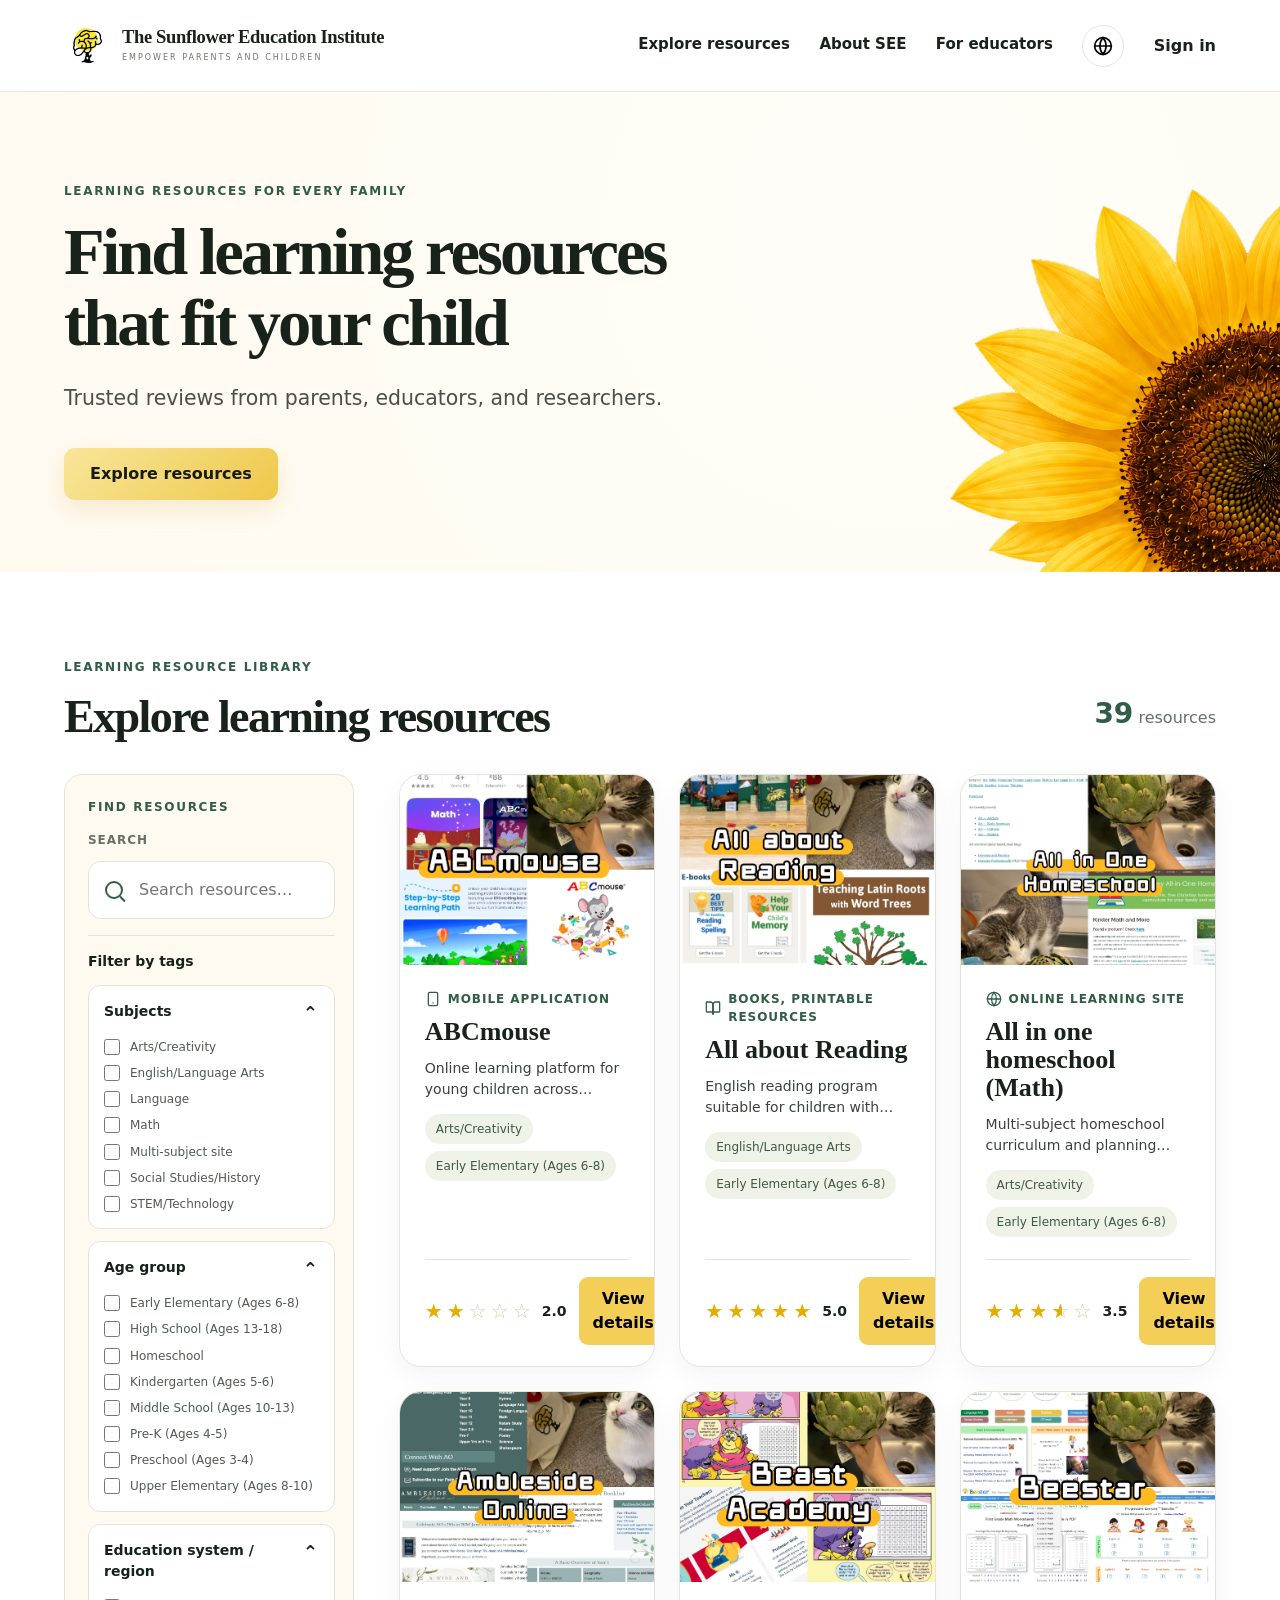
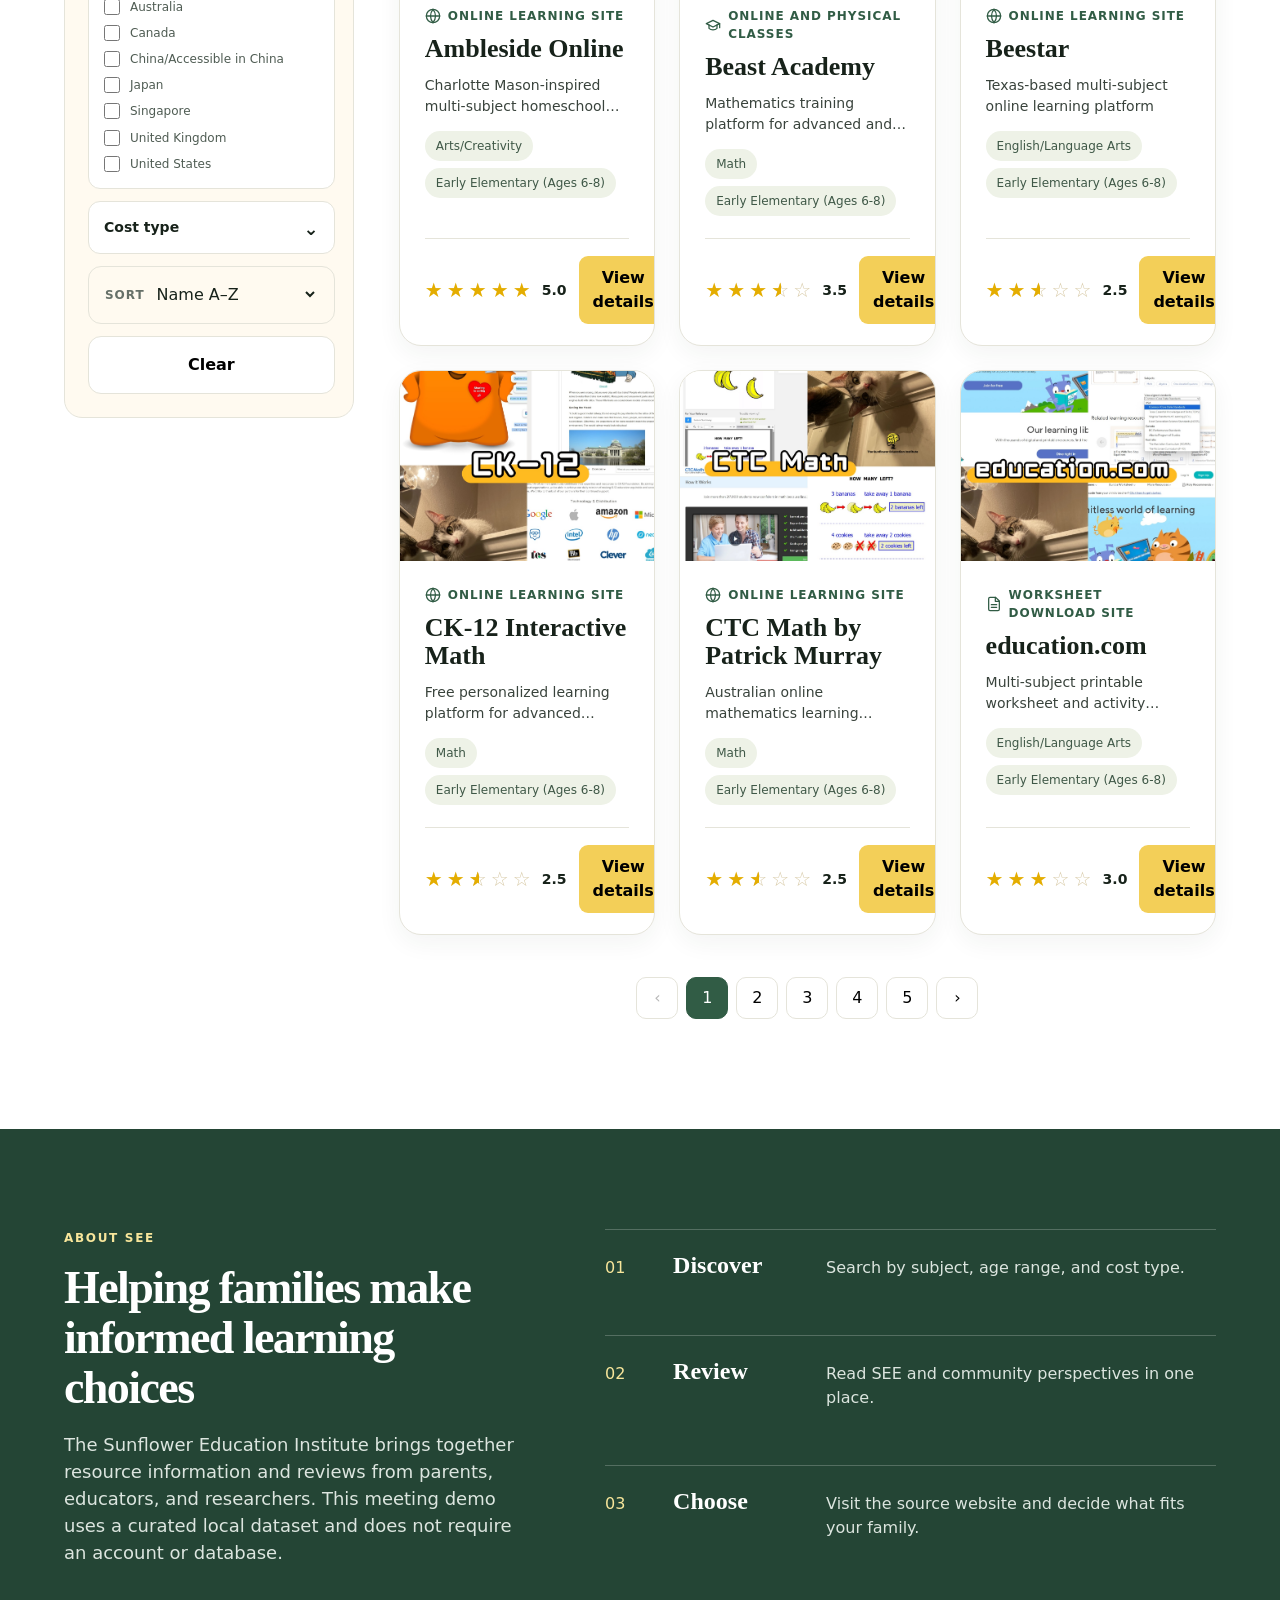
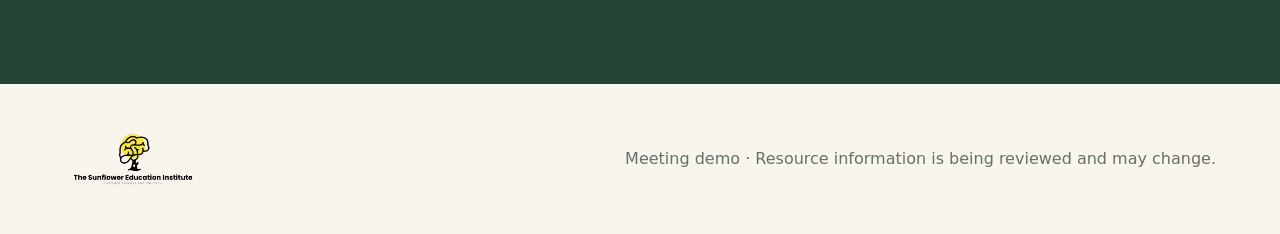
==== index.html @ 4b9010c1 "Refine resource cards and site icons" ====
<!doctype html>
<html lang="en">
  <head>
    <meta charset="UTF-8" />
    <meta name="viewport" content="width=device-width, initial-scale=1.0" />
    <meta name="description" content="Explore learning resources reviewed by parents, educators, and SEE researchers." />
    <title>SEE Learning Resources</title>
    <link rel="icon" type="image/png" href="assets/brand/see-logo-symbol.png" />
    <link rel="apple-touch-icon" href="assets/brand/see-logo-symbol.png" />
    <link rel="stylesheet" href="styles.css" />
  </head>
  <body>
    <a class="skip-link" href="#resources">Skip to resources</a>
    <header class="site-header">
      <a class="brand" href="#top" aria-label="SEE home">
        <img class="brand-symbol" src="assets/brand/see-logo-symbol.png" alt="" />
        <span class="brand-words">
          <strong>The Sunflower Education Institute</strong>
          <small>Empower parents and children</small>
        </span>
      </a>
      <button class="menu-toggle" type="button" aria-label="Open menu" aria-expanded="false"><span></span><span></span><span></span></button>
      <nav class="main-nav" aria-label="Main navigation">
        <a href="#resources" data-i18n="navExplore">Explore resources</a>
        <a href="#about" data-i18n="navAbout">About SEE</a>
        <a href="#for-educators" data-i18n="navEducators">For educators</a>
        <button class="language-button" type="button" aria-label="Choose language" aria-haspopup="true" aria-expanded="false">
          <svg class="lucide-icon" aria-hidden="true" viewBox="0 0 24 24" fill="none" stroke="currentColor" stroke-width="2" stroke-linecap="round" stroke-linejoin="round">
            <circle cx="12" cy="12" r="10"></circle>
            <path d="M2 12h20"></path>
            <path d="M12 2a15.3 15.3 0 0 1 0 20"></path>
            <path d="M12 2a15.3 15.3 0 0 0 0 20"></path>
          </svg>
        </button>
        <div class="language-menu" role="menu">
          <button type="button" data-language="en" role="menuitem">English</button>
          <button type="button" data-language="zh" role="menuitem">中文</button>
        </div>
        <button class="sign-in" type="button" data-i18n="signIn">Sign in</button>
      </nav>
    </header>

    <main id="top">
      <section class="hero">
        <div class="hero-copy">
          <p class="eyebrow" data-i18n="eyebrow">Learning resources for every family</p>
          <h1 data-i18n="heroTitle">Find learning resources that fit your child</h1>
          <p class="hero-description" data-i18n="heroDescription">Trusted reviews from parents, educators, and researchers.</p>
          <a class="primary-button" href="#resources" data-i18n="heroCta">Explore resources</a>
        </div>
        <div class="hero-art" aria-hidden="true">
          <img class="sunflower" src="assets/brand/sunflower-hero.png" alt="A golden sunflower" />
        </div>
      </section>

      <section class="resource-section" id="resources">
        <div class="section-heading">
          <div>
            <p class="eyebrow" data-i18n="libraryEyebrow">Learning resource library</p>
            <h2 data-i18n="libraryTitle">Explore learning resources</h2>
          </div>
          <p class="result-count" aria-live="polite"><strong id="result-count">39</strong> <span data-i18n="resources">resources</span></p>
        </div>

        <button id="filter-toggle" class="filter-toggle" type="button" aria-expanded="false" data-i18n="showFilters">Show search and filters</button>
        <div class="resource-layout">
          <aside class="filter-sidebar" aria-label="Resource filters">
            <div class="filter-sidebar-heading">
              <p class="eyebrow" data-i18n="findResources">Find resources</p>
              <button id="filter-close" type="button" aria-label="Close filters">×</button>
            </div>
            <div class="filters">
              <label class="filter-label" for="search-input" data-i18n="searchShort">Search</label>
              <label class="search-box">
                <span class="search-icon" aria-hidden="true"></span>
                <span class="visually-hidden" data-i18n="searchLabel">Search learning resources</span>
                <input id="search-input" type="search" data-i18n-placeholder="searchPlaceholder" placeholder="Search learning resources" />
              </label>
              <div class="filter-divider"></div>
              <p class="filter-by-title" data-i18n="filterByTags">Filter by tags</p>
              <details class="filter-group" open>
                <summary data-i18n="subjectsGroup">Subjects</summary>
                <div id="subject-filter" class="checkbox-list"></div>
              </details>
              <details class="filter-group" open>
                <summary data-i18n="ageGroupsGroup">Age group</summary>
                <div id="age-filter" class="checkbox-list"></div>
              </details>
              <details class="filter-group" open>
                <summary data-i18n="systemsGroup">Education system / region</summary>
                <div id="region-filter" class="checkbox-list"></div>
              </details>
              <details class="filter-group">
                <summary data-i18n="costTypesGroup">Cost type</summary>
                <div id="cost-filter" class="checkbox-list"></div>
              </details>
              <label class="select-wrap sort-wrap">
                <span data-i18n="sort">Sort</span>
                <select id="sort-filter" aria-label="Sort resources"></select>
              </label>
              <button id="clear-filters" class="clear-button" type="button" data-i18n="clear">Clear filters</button>
            </div>
          </aside>

          <div class="resource-results">
            <div id="active-filter-note" class="active-filter-note" hidden></div>
            <div id="resource-grid" class="resource-grid"></div>
            <div id="empty-state" class="empty-state" hidden>
              <h3 data-i18n="emptyTitle">No matching resources</h3>
              <p data-i18n="emptyBody">Try removing a filter or using a different search term.</p>
            </div>
            <nav id="pagination" class="pagination" aria-label="Resource pages"></nav>
          </div>
        </div>
      </section>

      <section class="about-section" id="about">
        <div class="about-card">
          <p class="eyebrow" data-i18n="aboutEyebrow">About SEE</p>
          <h2 data-i18n="aboutTitle">Helping families make informed learning choices</h2>
          <p data-i18n="aboutBody">The Sunflower Education Institute brings together resource information and reviews from parents, educators, and researchers. This meeting demo uses a curated local dataset and does not require an account or database.</p>
        </div>
        <div class="about-points" id="for-educators">
          <article><span>01</span><h3 data-i18n="pointOneTitle">Discover</h3><p data-i18n="pointOneBody">Search by subject, age range, and cost type.</p></article>
          <article><span>02</span><h3 data-i18n="pointTwoTitle">Review</h3><p data-i18n="pointTwoBody">Read SEE and community perspectives in one place.</p></article>
          <article><span>03</span><h3 data-i18n="pointThreeTitle">Choose</h3><p data-i18n="pointThreeBody">Visit the source website and decide what fits your family.</p></article>
        </div>
      </section>
    </main>

    <footer>
      <img src="assets/brand/see-logo.png" alt="The Sunflower Education Institute" />
      <p data-i18n="footerText">Meeting demo · Resource information is being reviewed and may change.</p>
    </footer>

    <dialog id="resource-dialog" class="resource-dialog">
      <button class="dialog-close" type="button" aria-label="Close">×</button>
      <div id="dialog-content"></div>
    </dialog>

    <dialog id="signin-dialog" class="signin-dialog">
      <button class="dialog-close" type="button" aria-label="Close">×</button>
      <p class="eyebrow">Demo</p>
      <h2 data-i18n="signinTitle">Account features are coming later</h2>
      <p data-i18n="signinBody">The meeting version does not create accounts or store passwords.</p>
      <button class="primary-button dialog-action" type="button" data-close-dialog data-i18n="understood">Understood</button>
    </dialog>

    <script src="data/resources.js"></script>
    <script src="data/reviews.js"></script>
    <script src="app.js"></script>
  </body>
</html>
---- styles.css ----
:root {
  --ink: #17221a;
  --muted: #667068;
  --forest: #315c45;
  --forest-dark: #244535;
  --sage: #eef2e7;
  --sage-strong: #dfe9d7;
  --sun: #efc84a;
  --sun-light: #f8e69b;
  --cream: #fffaf0;
  --cream-deep: #f7f0df;
  --line: #e5e4da;
  --taupe: #d8cba9;
  --white: #ffffff;
  --shadow: 0 16px 45px rgba(43, 58, 46, 0.08);
  --radius: 22px;
}

* { box-sizing: border-box; }
html { scroll-behavior: smooth; }
body {
  margin: 0;
  color: var(--ink);
  background: #fff;
  font-family: Inter, ui-sans-serif, system-ui, -apple-system, BlinkMacSystemFont, "Segoe UI", sans-serif;
  line-height: 1.5;
}
button, input, select { font: inherit; }
button, a { -webkit-tap-highlight-color: transparent; }
a { color: inherit; }
.skip-link { position: fixed; z-index: 1000; top: 8px; left: 8px; transform: translateY(-150%); background: var(--forest); color: white; padding: 10px 14px; border-radius: 8px; }
.skip-link:focus { transform: translateY(0); }
.visually-hidden { position: absolute !important; width: 1px; height: 1px; padding: 0; margin: -1px; overflow: hidden; clip: rect(0,0,0,0); white-space: nowrap; border: 0; }

.site-header {
  height: 92px;
  padding: 13px clamp(22px, 5vw, 76px);
  display: flex;
  align-items: center;
  justify-content: space-between;
  background: rgba(255,255,255,.96);
  border-bottom: 1px solid rgba(229,228,218,.8);
  position: sticky;
  top: 0;
  z-index: 50;
  backdrop-filter: blur(14px);
}
.brand { display: flex; align-items: center; gap: 11px; text-decoration: none; min-width: 285px; }
.brand-symbol { width: 47px; height: 54px; object-fit: contain; flex: 0 0 auto; }
.brand-words { display: flex; flex-direction: column; min-width: 0; }
.brand-words strong { font-family: Georgia, "Times New Roman", serif; font-size: clamp(17px, 1.45vw, 22px); line-height: 1.05; letter-spacing: -.02em; white-space: nowrap; }
.brand-words small { margin-top: 6px; color: #76746f; text-transform: uppercase; font-size: 8px; letter-spacing: .25em; white-space: nowrap; }
.main-nav { display: flex; align-items: center; gap: clamp(18px, 2.3vw, 38px); position: relative; }
.main-nav > a { text-decoration: none; font-size: 15px; font-weight: 600; padding: 12px 0; border-bottom: 2px solid transparent; }
.main-nav > a:hover, .main-nav > a:focus { color: var(--forest); border-color: var(--forest); }
.sign-in { border: 0; background: transparent; color: var(--ink); padding: 10px 0; cursor: pointer; font-weight: 600; }
.language-button { width: 42px; height: 42px; border-radius: 50%; border: 1px solid var(--line); background: white; display: grid; place-items: center; cursor: pointer; }
.language-button:hover, .language-button:focus { background: var(--sage); border-color: var(--forest); }
.lucide-icon { width: 20px; height: 20px; display: block; }
.language-menu { display: none; position: absolute; right: 58px; top: 50px; min-width: 140px; padding: 7px; border: 1px solid var(--line); background: white; border-radius: 12px; box-shadow: var(--shadow); }
.language-menu.open { display: grid; }
.language-menu button { border: 0; background: transparent; text-align: left; padding: 10px 12px; border-radius: 8px; cursor: pointer; }
.language-menu button:hover, .language-menu button.active { background: var(--sage); color: var(--forest-dark); }
.menu-toggle { display: none; width: 42px; height: 42px; border: 1px solid var(--line); background: white; border-radius: 10px; padding: 10px; }
.menu-toggle span { display: block; height: 2px; background: var(--ink); margin: 4px 0; }

.hero { min-height: 480px; display: grid; grid-template-columns: minmax(0, 1.12fr) minmax(420px, .88fr); overflow: hidden; background: radial-gradient(circle at 70% 30%, #fffdf8, var(--cream)); }
.hero-copy { padding: clamp(72px, 7vw, 110px) 40px 72px max(5vw, 40px); max-width: 850px; align-self: center; }
.eyebrow { color: var(--forest); text-transform: uppercase; letter-spacing: .14em; font-weight: 800; font-size: 12px; margin: 0 0 16px; }
h1, h2, h3 { font-family: Georgia, "Times New Roman", serif; line-height: 1.08; margin-top: 0; }
h1 { font-size: clamp(48px, 5.2vw, 78px); letter-spacing: -.045em; margin-bottom: 24px; max-width: 820px; }
.hero-description { font-size: clamp(18px, 1.6vw, 23px); color: #485149; margin: 0 0 34px; }
.primary-button { display: inline-flex; align-items: center; justify-content: center; min-height: 52px; padding: 0 26px; border: 0; border-radius: 11px; background: linear-gradient(135deg, var(--sun-light), var(--sun)); color: #181b14; font-weight: 800; text-decoration: none; box-shadow: 0 9px 25px rgba(202,159,33,.18); cursor: pointer; }
.primary-button:hover, .primary-button:focus { transform: translateY(-1px); box-shadow: 0 12px 28px rgba(202,159,33,.25); }
.hero-art { position: relative; min-height: 480px; overflow: hidden; }
.sunflower { position: absolute; z-index: 2; width: 100%; height: 100%; right: 0; top: 0; object-fit: contain; object-position: right bottom; }

.resource-section { max-width: 1440px; margin: 0 auto; padding: 86px clamp(22px, 5vw, 76px) 110px; }
.section-heading { display: flex; justify-content: space-between; align-items: end; gap: 24px; margin-bottom: 32px; }
.section-heading h2, .about-section h2 { font-size: clamp(36px, 3.6vw, 54px); letter-spacing: -.035em; margin-bottom: 0; }
.result-count { margin: 0 0 7px; color: var(--muted); white-space: nowrap; }
.result-count strong { color: var(--forest); font-size: 28px; }
.resource-layout { display: grid; grid-template-columns: 290px minmax(0, 1fr); gap: clamp(26px, 3.5vw, 50px); align-items: start; }
.filter-sidebar { position: sticky; top: 116px; border: 1px solid var(--line); border-radius: 18px; background: var(--cream); padding: 23px; }
.filter-sidebar-heading { display: flex; align-items: center; justify-content: space-between; margin-bottom: 15px; }
.filter-sidebar-heading .eyebrow { margin: 0; }
.filter-sidebar-heading button { display: none; border: 0; background: transparent; font-size: 28px; cursor: pointer; }
.filters { display: grid; grid-template-columns: 1fr; gap: 12px; }
.filter-label { color: var(--muted); font-size: 12px; font-weight: 700; text-transform: uppercase; letter-spacing: .08em; }
.filter-divider { height: 1px; background: var(--line); margin: 4px 0 3px; }
.filter-by-title { margin: 0 0 1px; font-weight: 800; font-size: 14px; }
.filter-group { border: 1px solid var(--line); border-radius: 12px; background: white; overflow: hidden; }
.filter-group summary { position: relative; padding: 15px 38px 15px 15px; cursor: pointer; list-style: none; font-size: 14px; font-weight: 800; }
.filter-group summary::-webkit-details-marker { display: none; }
.filter-group summary::after { content: "⌄"; position: absolute; right: 15px; top: 13px; font-size: 18px; transition: transform .18s; }
.filter-group[open] summary::after { transform: rotate(180deg); }
.checkbox-list { display: grid; gap: 10px; padding: 2px 15px 16px; }
.check-option { display: grid; grid-template-columns: 17px 1fr; align-items: start; gap: 9px; color: #4f5c53; font-size: 12px; line-height: 1.35; cursor: pointer; }
.check-option input { width: 16px; height: 16px; margin: 0; accent-color: var(--forest); }
.filter-toggle { display: none; width: 100%; min-height: 50px; margin: 0 0 22px; border: 1px solid var(--forest); border-radius: 11px; background: var(--sage); color: var(--forest-dark); font-weight: 800; cursor: pointer; }
.search-box, .select-wrap { min-height: 58px; border: 1px solid var(--line); border-radius: 13px; background: white; display: flex; align-items: center; padding: 0 16px; transition: border-color .2s, box-shadow .2s; }
.search-box:focus-within, .select-wrap:focus-within { border-color: var(--forest); box-shadow: 0 0 0 3px rgba(49,92,69,.1); }
.search-box input { width: 100%; min-width: 0; border: 0; outline: 0; padding: 8px 0 8px 34px; background: transparent; }
.search-icon { position: absolute; width: 18px; height: 18px; border: 2px solid var(--forest); border-radius: 50%; }
.search-icon::after { content: ""; position: absolute; width: 7px; border-top: 2px solid var(--forest); transform: rotate(45deg); right: -5px; bottom: -3px; }
.select-wrap { background: var(--cream); gap: 8px; }
.select-wrap span { color: var(--muted); font-size: 12px; font-weight: 700; text-transform: uppercase; letter-spacing: .08em; }
.select-wrap select { min-width: 0; flex: 1; border: 0; outline: 0; background: transparent; color: var(--ink); cursor: pointer; }
.clear-button { min-height: 58px; padding: 0 18px; border-radius: 13px; border: 1px solid var(--line); background: white; cursor: pointer; font-weight: 700; }
.clear-button:hover { background: var(--sage); }
.active-filter-note { margin: 0 0 20px; color: var(--muted); font-size: 14px; }
.resource-grid { display: grid; grid-template-columns: repeat(3, minmax(0, 1fr)); gap: 24px; }
.resource-card { min-width: 0; border: 1px solid var(--line); border-radius: var(--radius); overflow: hidden; background: white; box-shadow: 0 8px 25px rgba(35,51,40,.055); display: flex; flex-direction: column; transition: transform .2s, box-shadow .2s, border-color .2s; }
.resource-card:hover { transform: translateY(-4px); box-shadow: var(--shadow); border-color: #d2d9cd; }
.resource-image { height: 190px; background: linear-gradient(140deg, #fbf7ec, #f1f3e9); display: grid; place-items: center; position: relative; overflow: hidden; }
.resource-image::before { content: ""; width: 54px; height: 44px; border: 2px solid #d7d0be; border-radius: 9px; opacity: .8; }
.resource-image::after { content: ""; position: absolute; width: 28px; height: 22px; border-left: 2px solid #d7d0be; border-top: 2px solid #d7d0be; transform: rotate(45deg); margin-top: 10px; }
.resource-image img { width: 100%; height: 100%; object-fit: cover; position: absolute; z-index: 2; }
.resource-body { padding: 25px 25px 21px; display: flex; flex-direction: column; flex: 1; }
.resource-type { color: var(--forest); font-size: 12px; font-weight: 800; text-transform: uppercase; letter-spacing: .08em; margin-bottom: 10px; display: flex; align-items: center; gap: 7px; }
.resource-type-icon { width: 16px; height: 16px; flex: 0 0 auto; stroke-width: 1.9; }
.resource-card h3 { font-size: 26px; margin-bottom: 12px; }
.resource-summary { color: #39433c; font-size: 14px; line-height: 1.5; margin: 0 0 14px; min-height: 42px; display: -webkit-box; -webkit-line-clamp: 2; -webkit-box-orient: vertical; overflow: hidden; }
.tag-row { display: flex; flex-wrap: wrap; gap: 7px; margin-bottom: 22px; }
.tag { background: var(--sage); color: #3f5847; border-radius: 999px; padding: 6px 11px; font-size: 12px; }
.card-footer { margin-top: auto; border-top: 1px solid var(--line); padding-top: 17px; display: flex; align-items: center; justify-content: space-between; gap: 12px; }
.rating { display: inline-flex; align-items: center; gap: 9px; font-weight: 800; }
.star-meter { display: inline-flex; align-items: center; gap: 2px; color: #d8cba9; font-size: 20px; line-height: 1; }
.score-star { position: relative; display: inline-block; width: 1em; height: 1em; color: #d8cba9; }
.score-star.full { color: #e4ad00; }
.score-star.half::before { content: "★"; position: absolute; inset: 0; width: 50%; overflow: hidden; color: #e4ad00; }
.rating-value { min-width: 2ch; color: var(--ink); font-size: 14px; font-variant-numeric: tabular-nums; }
.details-button { border: 0; background: #f3cf58; border-radius: 9px; padding: 10px 14px; cursor: pointer; font-weight: 800; }
.details-button:hover { background: #e7bd37; }
.empty-state { padding: 70px 20px; text-align: center; border: 1px dashed var(--line); border-radius: var(--radius); background: var(--cream); }
.empty-state h3 { font-size: 28px; margin-bottom: 8px; }
.pagination { display: flex; justify-content: center; align-items: center; gap: 8px; margin-top: 42px; flex-wrap: wrap; }
.page-button { min-width: 42px; height: 42px; border-radius: 10px; border: 1px solid var(--line); background: white; cursor: pointer; }
.page-button:hover, .page-button.active { color: white; background: var(--forest); border-color: var(--forest); }

.about-section { background: var(--forest-dark); color: white; padding: 100px max(5vw, 40px); display: grid; grid-template-columns: .85fr 1.15fr; gap: clamp(50px, 7vw, 110px); }
.about-section .eyebrow { color: var(--sun-light); }
.about-card p:last-child { color: #dce5df; font-size: 18px; max-width: 650px; }
.about-points { display: grid; gap: 12px; }
.about-points article { display: grid; grid-template-columns: 50px 135px 1fr; gap: 18px; align-items: baseline; border-top: 1px solid rgba(255,255,255,.22); padding: 23px 0; }
.about-points span { color: var(--sun-light); }
.about-points h3 { margin: 0; font-size: 24px; }
.about-points p { margin: 0; color: #dce5df; }
footer { min-height: 150px; display: flex; align-items: center; justify-content: space-between; gap: 30px; padding: 32px max(5vw, 40px); background: #f8f5ed; color: var(--muted); }
footer img { width: 245px; height: 70px; object-fit: contain; object-position: left center; }

dialog { border: 0; border-radius: 22px; padding: 0; box-shadow: 0 25px 80px rgba(20,33,23,.28); color: var(--ink); }
dialog::backdrop { background: rgba(21,31,24,.62); backdrop-filter: blur(3px); }
.resource-dialog { width: min(760px, calc(100% - 28px)); max-height: calc(100vh - 28px); overflow: auto; }
.signin-dialog { width: min(480px, calc(100% - 28px)); padding: 42px; }
.dialog-close { position: sticky; float: right; top: 14px; right: 14px; z-index: 3; width: 38px; height: 38px; border-radius: 50%; border: 1px solid var(--line); background: rgba(255,255,255,.94); cursor: pointer; font-size: 24px; }
.dialog-hero { padding: 48px 42px 34px; background: var(--cream); }
.dialog-hero h2 { font-size: 42px; margin-bottom: 12px; }
.dialog-summary { max-width: 590px; margin: 0 0 18px; color: #4c584f; font-size: 17px; line-height: 1.55; }
.dialog-main { padding: 34px 42px 44px; }
.detail-grid { display: grid; grid-template-columns: repeat(2, 1fr); gap: 12px; margin-bottom: 26px; }
.detail-item { background: #f7f8f4; border-radius: 12px; padding: 14px; }
.detail-item span { display: block; color: var(--muted); font-size: 12px; text-transform: uppercase; letter-spacing: .08em; margin-bottom: 4px; }
.review-block { border-top: 1px solid var(--line); padding-top: 22px; margin-top: 22px; }
.description-block { border-top: 1px solid var(--line); padding-top: 22px; margin-top: 22px; }
.description-block h3 { font-size: 25px; margin-bottom: 12px; }
.description-block p { margin: 0; color: #3f4741; line-height: 1.75; white-space: pre-line; }
.review-block h3 { font-size: 25px; }
.review { background: var(--cream); padding: 17px; border-radius: 12px; margin-top: 12px; }
.review-head { display: flex; justify-content: space-between; gap: 10px; font-weight: 700; margin-bottom: 8px; }
.review p { margin: 0; color: #3f4741; white-space: pre-line; }
.source-link { margin-top: 26px; width: 100%; }
.secondary-source-link { display: block; margin-top: 14px; text-align: center; color: var(--forest); font-weight: 800; }
.dialog-action { margin-top: 18px; }

@media (max-width: 1050px) {
  .site-header { height: 80px; }
  .menu-toggle { display: block; }
  .main-nav { display: none; position: absolute; top: 79px; left: 0; right: 0; background: white; padding: 18px 24px 26px; border-bottom: 1px solid var(--line); box-shadow: var(--shadow); flex-direction: column; align-items: stretch; gap: 2px; }
  .main-nav.open { display: flex; }
  .language-menu { position: static; box-shadow: none; margin-top: 5px; }
  .brand { min-width: 0; }
  .brand-symbol { width: 42px; height: 48px; }
  .brand-words strong { font-size: 18px; }
  .hero { grid-template-columns: 1fr; min-height: auto; }
  .hero-copy { padding-bottom: 38px; }
  .hero-art { min-height: 310px; }
  .sunflower { position: relative; display: block; right: auto; top: auto; height: 310px; object-fit: contain; }
  .resource-layout { grid-template-columns: 245px minmax(0, 1fr); gap: 22px; }
  .filter-sidebar { top: 102px; }
  .resource-grid { grid-template-columns: repeat(2, minmax(0, 1fr)); }
  .about-section { grid-template-columns: 1fr; }
}

@media (max-width: 680px) {
  .site-header { padding-inline: 16px; }
  .brand-symbol { width: 38px; height: 44px; }
  .brand-words strong { font-size: 15px; }
  .brand-words small { font-size: 6.5px; letter-spacing: .18em; }
  .hero-copy { padding: 58px 22px 34px; }
  h1 { font-size: 46px; }
  .hero-art { min-height: 0; }
  .sunflower { width: 100%; height: min(340px, 70vw); }
  .resource-section { padding: 66px 18px 80px; }
  .section-heading { display: block; }
  .result-count { margin-top: 12px; }
  .filter-toggle { display: block; }
  .resource-layout { display: block; }
  .filter-sidebar { display: none; position: fixed; z-index: 80; inset: 0; max-height: none; border-radius: 0; padding: 28px 22px; overflow-y: auto; }
  .filter-sidebar.open { display: block; }
  .filter-sidebar-heading button { display: block; }
  .filters { grid-template-columns: 1fr; }
  .resource-grid { grid-template-columns: 1fr; }
  .resource-image { height: 165px; }
  .about-section { padding: 72px 22px; }
  .about-points article { grid-template-columns: 36px 1fr; }
  .about-points article p { grid-column: 2; }
  footer { align-items: flex-start; flex-direction: column; }
  .dialog-hero, .dialog-main, .signin-dialog { padding-left: 24px; padding-right: 24px; }
  .detail-grid { grid-template-columns: 1fr; }
}

@media (prefers-reduced-motion: reduce) {
  html { scroll-behavior: auto; }
  *, *::before, *::after { transition-duration: .01ms !important; }
}
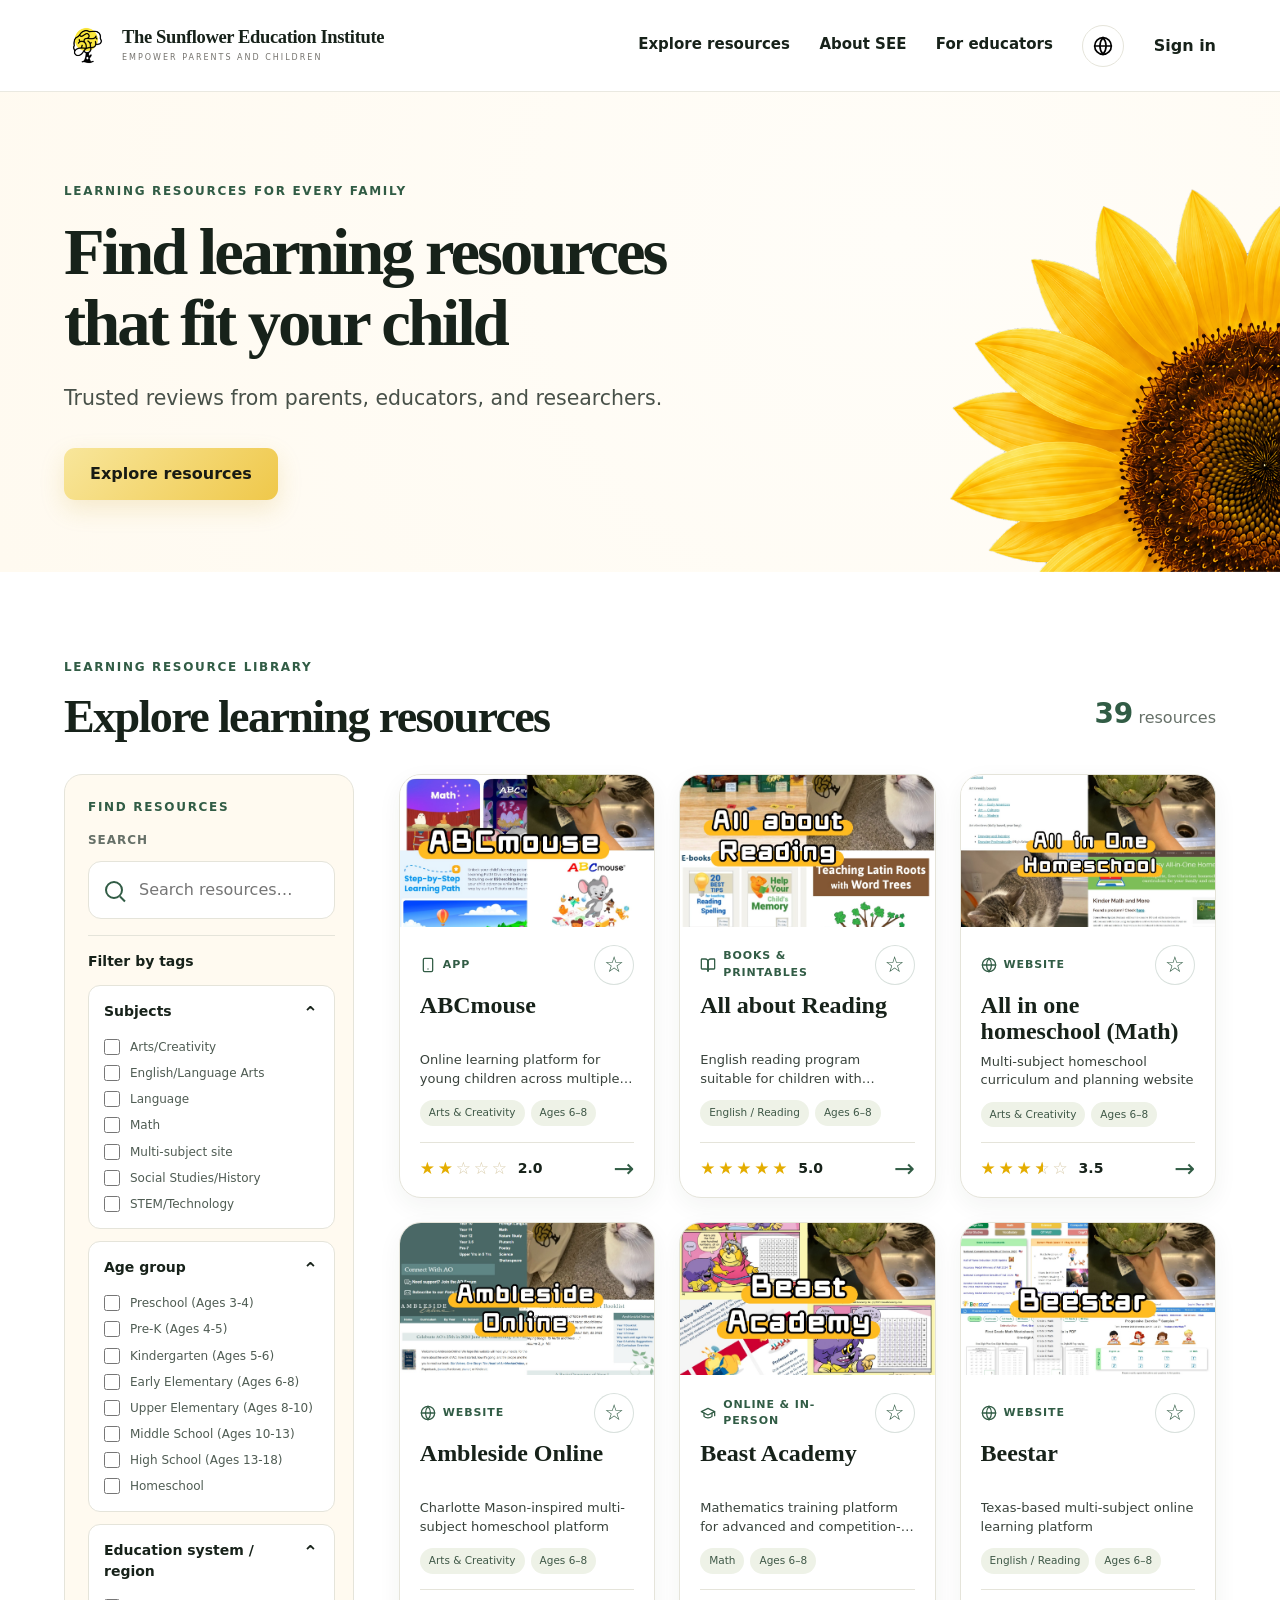
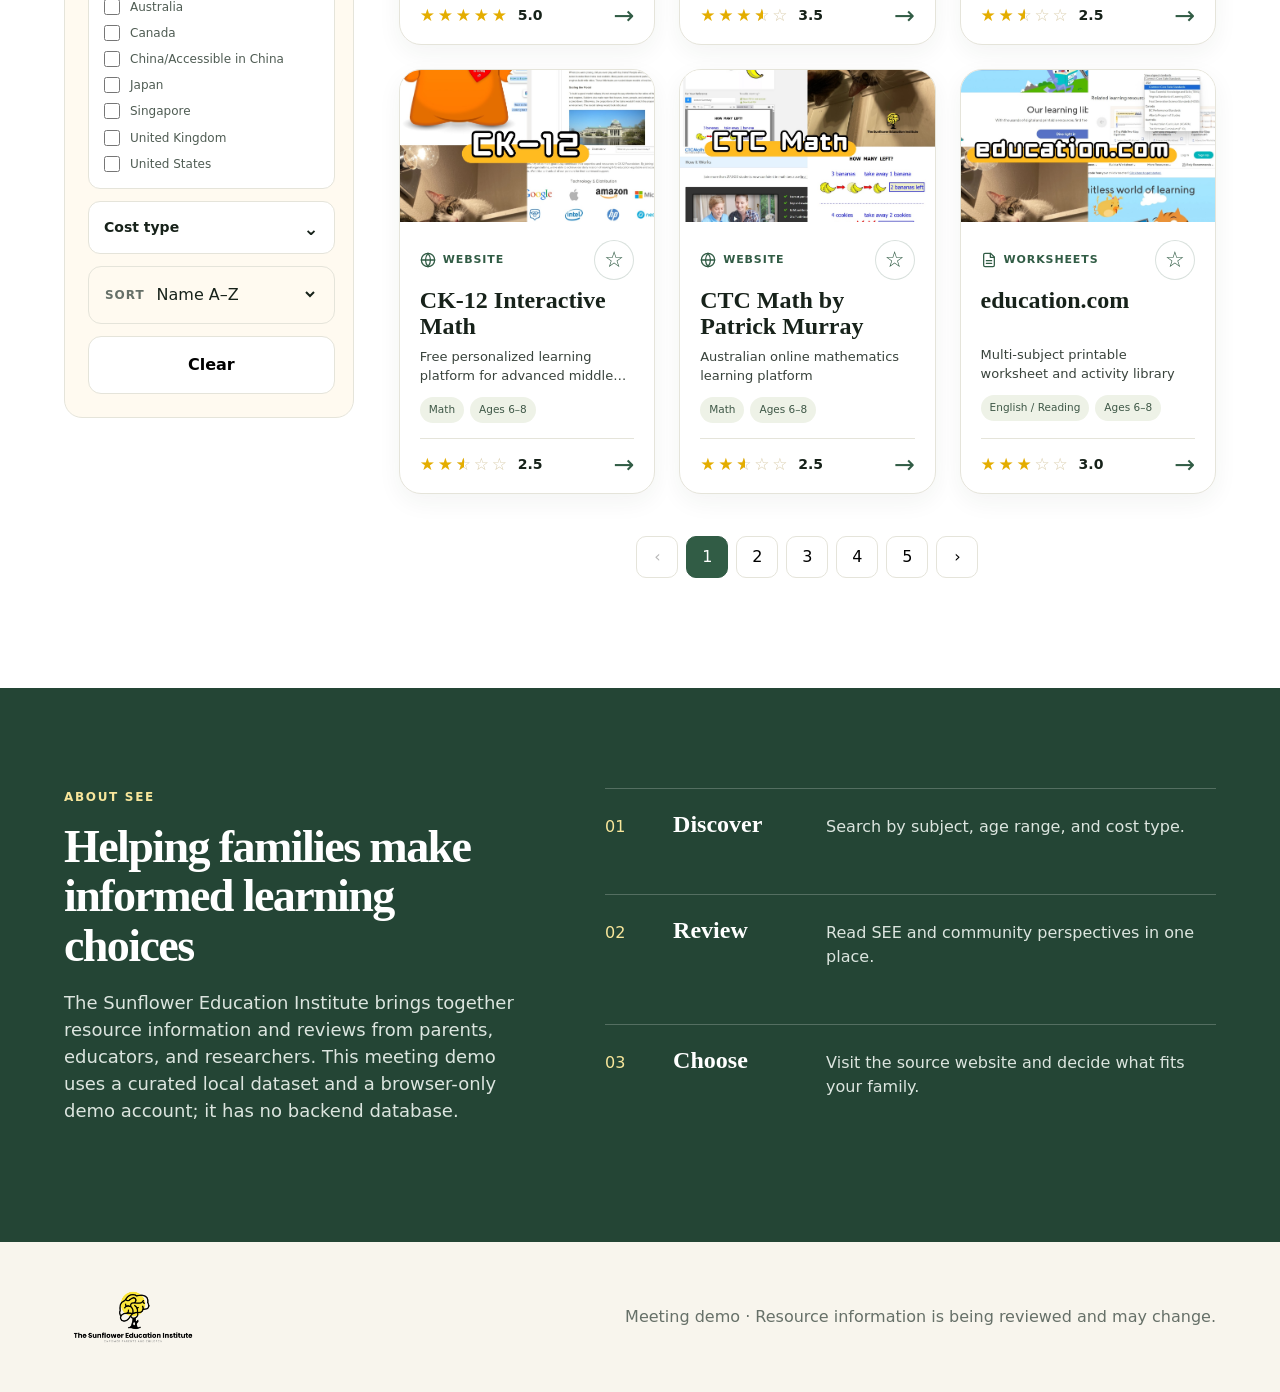
==== commit f4f54e50: "Add resource details and demo comparison flows" ====
--- a/index.html
+++ b/index.html
@@ -5,9 +5,9 @@
     <meta name="viewport" content="width=device-width, initial-scale=1.0" />
     <meta name="description" content="Explore learning resources reviewed by parents, educators, and SEE researchers." />
     <title>SEE Learning Resources</title>
-    <link rel="icon" type="image/png" href="assets/brand/see-logo-symbol.png" />
-    <link rel="apple-touch-icon" href="assets/brand/see-logo-symbol.png" />
-    <link rel="stylesheet" href="styles.css" />
+    <link rel="icon" type="image/png" href="assets/brand/see-logo-symbol.png?v=20260914-1" />
+    <link rel="apple-touch-icon" href="assets/brand/see-logo-symbol.png?v=20260914-1" />
+    <link rel="stylesheet" href="styles.css?v=20260915-2" />
   </head>
   <body>
     <a class="skip-link" href="#resources">Skip to resources</a>
@@ -118,7 +118,7 @@
         <div class="about-card">
           <p class="eyebrow" data-i18n="aboutEyebrow">About SEE</p>
           <h2 data-i18n="aboutTitle">Helping families make informed learning choices</h2>
-          <p data-i18n="aboutBody">The Sunflower Education Institute brings together resource information and reviews from parents, educators, and researchers. This meeting demo uses a curated local dataset and does not require an account or database.</p>
+          <p data-i18n="aboutBody">The Sunflower Education Institute brings together resource information and reviews from parents, educators, and researchers. This meeting demo uses a curated local dataset and a browser-only demo account; it has no backend database.</p>
         </div>
         <div class="about-points" id="for-educators">
           <article><span>01</span><h3 data-i18n="pointOneTitle">Discover</h3><p data-i18n="pointOneBody">Search by subject, age range, and cost type.</p></article>
@@ -133,21 +133,22 @@
       <p data-i18n="footerText">Meeting demo · Resource information is being reviewed and may change.</p>
     </footer>
 
-    <dialog id="resource-dialog" class="resource-dialog">
-      <button class="dialog-close" type="button" aria-label="Close">×</button>
-      <div id="dialog-content"></div>
-    </dialog>
-
     <dialog id="signin-dialog" class="signin-dialog">
       <button class="dialog-close" type="button" aria-label="Close">×</button>
       <p class="eyebrow">Demo</p>
-      <h2 data-i18n="signinTitle">Account features are coming later</h2>
-      <p data-i18n="signinBody">The meeting version does not create accounts or store passwords.</p>
-      <button class="primary-button dialog-action" type="button" data-close-dialog data-i18n="understood">Understood</button>
+      <h2 data-i18n="signinTitle">Sign in to your demo account</h2>
+      <p data-i18n="signinBody">Use the prefilled demo account to try saving and comparing resources. No personal information is collected.</p>
+      <form id="demo-signin-form" class="signin-form">
+        <label><span data-i18n="emailLabel">Email</span><input type="email" value="demo@sunflower.example" readonly /></label>
+        <label><span data-i18n="passwordLabel">Password</span><input type="password" value="demo-only" readonly /></label>
+        <button class="primary-button dialog-action" type="submit" data-i18n="loginButton">Log in</button>
+      </form>
+      <small class="demo-privacy" data-i18n="demoPrivacy">Demo only · Data is stored in this browser.</small>
     </dialog>
 
     <script src="data/resources.js"></script>
     <script src="data/reviews.js"></script>
-    <script src="app.js"></script>
+    <script src="account.js?v=20260915-1"></script>
+    <script src="app.js?v=20260915-2"></script>
   </body>
 </html>
--- a/styles.css
+++ b/styles.css
@@ -54,6 +54,8 @@
 .main-nav > a { text-decoration: none; font-size: 15px; font-weight: 600; padding: 12px 0; border-bottom: 2px solid transparent; }
 .main-nav > a:hover, .main-nav > a:focus { color: var(--forest); border-color: var(--forest); }
 .sign-in { border: 0; background: transparent; color: var(--ink); padding: 10px 0; cursor: pointer; font-weight: 600; }
+.sign-in.signed-in { color: var(--forest); }
+.text-language-button { border: 1px solid var(--line); border-radius: 9px; background: white; padding: 8px 12px; cursor: pointer; font-weight: 700; }
 .language-button { width: 42px; height: 42px; border-radius: 50%; border: 1px solid var(--line); background: white; display: grid; place-items: center; cursor: pointer; }
 .language-button:hover, .language-button:focus { background: var(--sage); border-color: var(--forest); }
 .lucide-icon { width: 20px; height: 20px; display: block; }
@@ -110,28 +112,34 @@
 .clear-button:hover { background: var(--sage); }
 .active-filter-note { margin: 0 0 20px; color: var(--muted); font-size: 14px; }
 .resource-grid { display: grid; grid-template-columns: repeat(3, minmax(0, 1fr)); gap: 24px; }
-.resource-card { min-width: 0; border: 1px solid var(--line); border-radius: var(--radius); overflow: hidden; background: white; box-shadow: 0 8px 25px rgba(35,51,40,.055); display: flex; flex-direction: column; transition: transform .2s, box-shadow .2s, border-color .2s; }
+.resource-card { min-width: 0; border: 1px solid var(--line); border-radius: var(--radius); overflow: hidden; background: white; box-shadow: 0 8px 25px rgba(35,51,40,.055); display: flex; flex-direction: column; transition: transform .2s, box-shadow .2s, border-color .2s; position: relative; cursor: pointer; }
 .resource-card:hover { transform: translateY(-4px); box-shadow: var(--shadow); border-color: #d2d9cd; }
-.resource-image { height: 190px; background: linear-gradient(140deg, #fbf7ec, #f1f3e9); display: grid; place-items: center; position: relative; overflow: hidden; }
+.resource-card:focus-within { outline: 3px solid rgba(49,92,69,.28); outline-offset: 3px; }
+.card-click-target { position: absolute; inset: 0; z-index: 3; border-radius: inherit; }
+.bookmark-button { position: relative; z-index: 4; flex: 0 0 auto; width: 40px; height: 40px; display: grid; place-items: center; border: 1px solid rgba(49,92,69,.18); border-radius: 50%; background: white; color: var(--forest); cursor: pointer; font-size: 22px; line-height: 1; }
+.bookmark-button:hover, .bookmark-button:focus, .bookmark-button.saved { background: var(--sun-light); border-color: #d2a91f; color: #735800; }
+.resource-image { height: 152px; background: linear-gradient(140deg, #fbf7ec, #f1f3e9); display: grid; place-items: center; position: relative; overflow: hidden; }
 .resource-image::before { content: ""; width: 54px; height: 44px; border: 2px solid #d7d0be; border-radius: 9px; opacity: .8; }
 .resource-image::after { content: ""; position: absolute; width: 28px; height: 22px; border-left: 2px solid #d7d0be; border-top: 2px solid #d7d0be; transform: rotate(45deg); margin-top: 10px; }
 .resource-image img { width: 100%; height: 100%; object-fit: cover; position: absolute; z-index: 2; }
-.resource-body { padding: 25px 25px 21px; display: flex; flex-direction: column; flex: 1; }
-.resource-type { color: var(--forest); font-size: 12px; font-weight: 800; text-transform: uppercase; letter-spacing: .08em; margin-bottom: 10px; display: flex; align-items: center; gap: 7px; }
+.resource-body { padding: 18px 20px 16px; display: flex; flex-direction: column; flex: 1; }
+.resource-type-row { min-height: 40px; display: flex; align-items: center; justify-content: space-between; gap: 12px; margin-bottom: 8px; }
+.resource-type { color: var(--forest); font-size: 11px; font-weight: 800; text-transform: uppercase; letter-spacing: .08em; display: flex; align-items: center; gap: 7px; }
 .resource-type-icon { width: 16px; height: 16px; flex: 0 0 auto; stroke-width: 1.9; }
-.resource-card h3 { font-size: 26px; margin-bottom: 12px; }
-.resource-summary { color: #39433c; font-size: 14px; line-height: 1.5; margin: 0 0 14px; min-height: 42px; display: -webkit-box; -webkit-line-clamp: 2; -webkit-box-orient: vertical; overflow: hidden; }
+.resource-card h3 { min-height: 50px; margin-bottom: 8px; font-size: 24px; display: -webkit-box; -webkit-line-clamp: 2; -webkit-box-orient: vertical; overflow: hidden; }
+.resource-summary { color: #39433c; font-size: 13px; line-height: 1.45; margin: 0 0 11px; min-height: 38px; display: -webkit-box; -webkit-line-clamp: 2; -webkit-box-orient: vertical; overflow: hidden; }
 .tag-row { display: flex; flex-wrap: wrap; gap: 7px; margin-bottom: 22px; }
 .tag { background: var(--sage); color: #3f5847; border-radius: 999px; padding: 6px 11px; font-size: 12px; }
-.card-footer { margin-top: auto; border-top: 1px solid var(--line); padding-top: 17px; display: flex; align-items: center; justify-content: space-between; gap: 12px; }
+.resource-card .tag-row { flex-wrap: nowrap; gap: 6px; margin-bottom: 15px; overflow: hidden; }
+.resource-card .tag { max-width: 55%; overflow: hidden; text-overflow: ellipsis; white-space: nowrap; padding: 5px 9px; font-size: 10.5px; }
+.card-footer { margin-top: auto; border-top: 1px solid var(--line); padding-top: 13px; display: flex; align-items: center; justify-content: space-between; gap: 12px; }
 .rating { display: inline-flex; align-items: center; gap: 9px; font-weight: 800; }
-.star-meter { display: inline-flex; align-items: center; gap: 2px; color: #d8cba9; font-size: 20px; line-height: 1; }
+.star-meter { display: inline-flex; align-items: center; gap: 1px; color: #d8cba9; font-size: 17px; line-height: 1; }
 .score-star { position: relative; display: inline-block; width: 1em; height: 1em; color: #d8cba9; }
 .score-star.full { color: #e4ad00; }
 .score-star.half::before { content: "★"; position: absolute; inset: 0; width: 50%; overflow: hidden; color: #e4ad00; }
 .rating-value { min-width: 2ch; color: var(--ink); font-size: 14px; font-variant-numeric: tabular-nums; }
-.details-button { border: 0; background: #f3cf58; border-radius: 9px; padding: 10px 14px; cursor: pointer; font-weight: 800; }
-.details-button:hover { background: #e7bd37; }
+.card-open-hint { color: var(--forest); font-size: 25px; line-height: 1; }
 .empty-state { padding: 70px 20px; text-align: center; border: 1px dashed var(--line); border-radius: var(--radius); background: var(--cream); }
 .empty-state h3 { font-size: 28px; margin-bottom: 8px; }
 .pagination { display: flex; justify-content: center; align-items: center; gap: 8px; margin-top: 42px; flex-wrap: wrap; }
@@ -172,12 +180,117 @@
 .source-link { margin-top: 26px; width: 100%; }
 .secondary-source-link { display: block; margin-top: 14px; text-align: center; color: var(--forest); font-weight: 800; }
 .dialog-action { margin-top: 18px; }
+.signin-form { display: grid; gap: 16px; margin-top: 24px; }
+.signin-form label { display: grid; gap: 7px; color: var(--muted); font-size: 13px; font-weight: 800; }
+.signin-form input { width: 100%; min-height: 50px; border: 1px solid var(--line); border-radius: 10px; background: #f7f8f4; padding: 10px 13px; color: var(--ink); }
+.signin-form .dialog-action { width: 100%; margin-top: 4px; }
+.demo-privacy { display: block; margin-top: 18px; color: var(--muted); text-align: center; }
+
+.detail-page, .saved-page { min-height: calc(100vh - 242px); background: #fbfaf6; padding: 54px clamp(22px, 6vw, 90px) 90px; }
+.detail-page { max-width: 1440px; margin: 0 auto; padding-top: 30px; }
+.back-link { display: inline-flex; margin-bottom: 15px; color: var(--forest); font-weight: 800; text-decoration: none; }
+.detail-shell { overflow: hidden; border: 1px solid var(--line); border-radius: 28px; background: white; box-shadow: var(--shadow); display: grid; grid-template-columns: minmax(320px, .8fr) minmax(0, 1.2fr); }
+.detail-cover { min-height: 390px; background: linear-gradient(140deg, #fbf7ec, #f1f3e9); }
+.detail-cover img { width: 100%; height: 100%; object-fit: cover; display: block; }
+.detail-intro { padding: clamp(38px, 5vw, 72px); align-self: center; }
+.detail-intro h1 { font-size: clamp(44px, 5vw, 70px); }
+.detail-lede { color: #39433c; font-size: 19px; line-height: 1.65; }
+.save-detail-button { min-height: 48px; padding: 0 18px; border: 1px solid var(--forest); border-radius: 10px; background: white; color: var(--forest); font-weight: 800; cursor: pointer; }
+.save-detail-button.saved { border-color: #d2a91f; background: var(--sun-light); color: #654e00; }
+.detail-content { grid-column: 1 / -1; padding: 42px clamp(24px, 5vw, 70px) 60px; border-top: 1px solid var(--line); }
+.detail-content .detail-grid { grid-template-columns: repeat(4, 1fr); }
+.detail-content h2 { font-size: 31px; }
+.page-loading, .not-found, .saved-empty { max-width: 760px; margin: 70px auto; padding: 55px; border: 1px solid var(--line); border-radius: 24px; background: white; text-align: center; }
+.not-found h1, .saved-empty h1 { font-size: clamp(40px, 5vw, 62px); }
+.not-found p, .saved-empty p { color: var(--muted); margin-bottom: 28px; }
+
+.saved-page { max-width: 1440px; margin: 0 auto; }
+.profile-strip { display: grid; grid-template-columns: auto 1fr auto; align-items: center; gap: 20px; padding: 25px 30px; border: 1px solid var(--line); border-radius: 20px; background: var(--cream); }
+.profile-strip .eyebrow { margin-bottom: 4px; }
+.profile-strip h1 { margin: 0 0 4px; font-size: 32px; }
+.profile-strip p:last-child { margin: 0; color: var(--muted); }
+.demo-avatar { width: 58px; height: 58px; display: grid; place-items: center; border-radius: 50%; background: var(--forest); color: white; font-weight: 900; }
+.secondary-button { min-height: 44px; padding: 0 17px; border: 1px solid var(--line); border-radius: 10px; background: white; cursor: pointer; font-weight: 800; }
+.saved-library, .comparison-section { padding-top: 58px; }
+.saved-heading { display: flex; align-items: end; justify-content: space-between; gap: 25px; margin-bottom: 26px; }
+.saved-heading h2 { margin-bottom: 8px; font-size: clamp(36px, 4vw, 52px); }
+.saved-heading p:last-child { margin: 0; color: var(--muted); }
+.compare-button:disabled { opacity: .45; cursor: not-allowed; transform: none; }
+.saved-grid { display: grid; grid-template-columns: repeat(2, minmax(0, 1fr)); gap: 18px; }
+.saved-card { min-width: 0; display: grid; grid-template-columns: 180px minmax(0, 1fr); gap: 21px; padding: 18px; border: 1px solid var(--line); border-radius: 18px; background: white; }
+.saved-card > img { width: 180px; height: 150px; object-fit: cover; border-radius: 12px; background: var(--sage); }
+.saved-card h3 { margin: 8px 0; font-size: 24px; }
+.saved-card h3 a { text-decoration: none; }
+.saved-card h3 a:hover { color: var(--forest); text-decoration: underline; }
+.saved-card p { margin: 0 0 12px; color: var(--muted); display: -webkit-box; -webkit-line-clamp: 2; -webkit-box-orient: vertical; overflow: hidden; }
+.compare-check { display: inline-flex; align-items: center; gap: 7px; color: var(--forest); font-size: 13px; font-weight: 800; cursor: pointer; }
+.compare-check input { width: 17px; height: 17px; accent-color: var(--forest); }
+.remove-saved { border: 0; padding: 0; background: transparent; color: #8a473e; text-decoration: underline; cursor: pointer; font-size: 13px; }
+.compare-message { min-height: 24px; color: var(--forest); font-weight: 700; }
+.collection-empty { padding: 55px; border: 1px dashed var(--line); border-radius: 20px; background: white; text-align: center; }
+.comparison-scroll { overflow-x: auto; border: 1px solid var(--line); border-radius: 18px; background: white; }
+.comparison-table { width: 100%; min-width: 720px; border-collapse: collapse; }
+.comparison-table th, .comparison-table td { min-width: 190px; padding: 18px; border-right: 1px solid var(--line); border-bottom: 1px solid var(--line); text-align: left; vertical-align: top; }
+.comparison-table th:first-child { min-width: 155px; color: var(--forest); }
+.comparison-table thead th { background: var(--cream); font-family: Georgia, "Times New Roman", serif; font-size: 19px; }
+.comparison-table a { text-decoration: none; }
+
+.compact-detail-shell { border: 1px solid var(--line); border-radius: 22px; background: white; box-shadow: 0 12px 34px rgba(43,58,46,.07); overflow: hidden; }
+.compact-detail-hero { display: grid; grid-template-columns: 280px minmax(0, 1fr); min-height: 280px; }
+.compact-detail-cover { margin: 20px 0 20px 20px; border-radius: 15px; overflow: hidden; background: var(--sage); }
+.compact-detail-cover img { width: 100%; height: 100%; min-height: 240px; object-fit: cover; display: block; }
+.compact-detail-intro { min-width: 0; padding: 25px 28px; }
+.compact-title-row { display: flex; align-items: flex-start; justify-content: space-between; gap: 20px; }
+.compact-title-row .eyebrow { margin-bottom: 8px; }
+.compact-title-row h1 { margin-bottom: 9px; font-size: clamp(36px, 3.8vw, 52px); }
+.compact-title-row .save-detail-button { flex: 0 0 auto; }
+.compact-detail-intro .detail-lede { margin: 0 0 15px; font-size: 16px; line-height: 1.5; }
+.compact-metadata { grid-template-columns: repeat(4, minmax(0, 1fr)); gap: 8px; margin: 0 0 14px; }
+.compact-metadata .detail-item { padding: 10px 12px; }
+.compact-metadata .detail-item span { font-size: 10px; }
+.compact-metadata .detail-item strong { display: block; overflow-wrap: anywhere; font-size: 13px; line-height: 1.35; }
+.compact-actions { display: flex; align-items: center; justify-content: space-between; gap: 16px; }
+.compact-actions .tag-row { min-width: 0; margin: 0; }
+.compact-actions .tag { padding: 4px 8px; font-size: 10.5px; }
+.compact-source-link { flex: 0 0 auto; min-height: 43px; padding-inline: 17px; font-size: 13px; }
+.detail-dashboard { display: grid; grid-template-columns: minmax(0, 1.2fr) minmax(350px, .8fr); gap: 16px; padding: 18px; border-top: 1px solid var(--line); background: #f8f7f2; }
+.ai-summary-panel, .compact-review-panel, .description-disclosure { border: 1px solid var(--line); border-radius: 15px; background: white; padding: 21px; }
+.ai-summary-panel.pending { color: var(--muted); }
+.panel-heading { display: flex; justify-content: space-between; gap: 20px; margin-bottom: 16px; }
+.panel-heading .eyebrow { margin-bottom: 6px; }
+.panel-heading h2 { margin-bottom: 4px; font-size: 27px; }
+.panel-heading p { margin: 0; color: var(--muted); font-size: 12px; }
+.ai-spark { width: 38px; height: 38px; display: grid; place-items: center; flex: 0 0 auto; border-radius: 50%; background: var(--sun-light); color: #725800; font-size: 20px; }
+.ai-overview { margin: 0 0 17px; color: #354138; font-size: 14px; line-height: 1.6; }
+.ai-points { display: grid; grid-template-columns: 1fr 1fr; gap: 12px; }
+.ai-points > div { padding: 13px 14px; border-radius: 11px; background: #f5f7f1; }
+.ai-points > div:last-child { background: #fff9e9; }
+.ai-points h3 { margin: 0 0 8px; font-family: inherit; font-size: 13px; color: var(--forest); }
+.ai-points ul { margin: 0; padding-left: 18px; color: #4f5b52; font-size: 12.5px; }
+.ai-points li + li { margin-top: 5px; }
+.ai-note { display: block; margin-top: 13px; color: var(--muted); font-size: 10.5px; }
+.description-disclosure { margin-top: 12px; padding: 0; overflow: hidden; }
+.description-disclosure summary { padding: 15px 20px; cursor: pointer; color: var(--forest); font-weight: 800; }
+.description-disclosure p { margin: 0; padding: 0 20px 20px; color: #3f4741; font-size: 13.5px; line-height: 1.65; white-space: pre-line; }
+.compact-review-panel .review { margin: 9px 0 0; padding: 0; border: 1px solid var(--line); border-radius: 11px; background: #fbfaf6; overflow: hidden; }
+.compact-review-panel .review summary { padding: 12px 13px; cursor: pointer; list-style: none; }
+.compact-review-panel .review summary::-webkit-details-marker { display: none; }
+.compact-review-panel .review summary::after { content: "+"; float: right; margin-top: -18px; color: var(--forest); font-weight: 900; }
+.compact-review-panel .review[open] summary::after { content: "−"; }
+.compact-review-panel .review p { margin: 0; padding: 0 13px 14px; border-top: 1px solid var(--line); padding-top: 12px; font-size: 12.5px; line-height: 1.6; }
+.reviewer-line { display: flex; justify-content: space-between; gap: 10px; padding-right: 20px; font-size: 13px; }
+.review-rating { color: #b28400; white-space: nowrap; }
+.reviewer-badges { display: flex; flex-wrap: wrap; gap: 5px; margin-top: 7px; }
+.reviewer-badge { display: inline-flex; padding: 3px 7px; border: 1px solid #cfc0f7; border-radius: 999px; background: #efe8ff; color: #6340a5; font-size: 9.5px; font-weight: 800; }
+.reviewer-badge.reviewerOfMonth { border-color: #e7c246; background: #fff3bd; color: #795d00; }
+.compact-review-panel .review summary small { display: block; margin-top: 7px; color: var(--muted); font-size: 10.5px; }
 
 @media (max-width: 1050px) {
   .site-header { height: 80px; }
   .menu-toggle { display: block; }
   .main-nav { display: none; position: absolute; top: 79px; left: 0; right: 0; background: white; padding: 18px 24px 26px; border-bottom: 1px solid var(--line); box-shadow: var(--shadow); flex-direction: column; align-items: stretch; gap: 2px; }
   .main-nav.open { display: flex; }
+  .main-nav.page-nav { display: flex; position: static; flex-direction: row; align-items: center; padding: 0; border: 0; box-shadow: none; }
   .language-menu { position: static; box-shadow: none; margin-top: 5px; }
   .brand { min-width: 0; }
   .brand-symbol { width: 42px; height: 48px; }
@@ -190,6 +303,13 @@
   .filter-sidebar { top: 102px; }
   .resource-grid { grid-template-columns: repeat(2, minmax(0, 1fr)); }
   .about-section { grid-template-columns: 1fr; }
+  .detail-shell { grid-template-columns: 1fr; }
+  .detail-cover { min-height: 300px; max-height: 460px; }
+  .detail-content .detail-grid { grid-template-columns: repeat(2, 1fr); }
+  .saved-grid { grid-template-columns: 1fr; }
+  .compact-detail-hero { grid-template-columns: 230px minmax(0, 1fr); }
+  .compact-metadata { grid-template-columns: repeat(2, minmax(0, 1fr)); }
+  .detail-dashboard { grid-template-columns: 1fr; }
 }
 
 @media (max-width: 680px) {
@@ -211,13 +331,37 @@
   .filter-sidebar-heading button { display: block; }
   .filters { grid-template-columns: 1fr; }
   .resource-grid { grid-template-columns: 1fr; }
-  .resource-image { height: 165px; }
+  .resource-image { height: 145px; }
   .about-section { padding: 72px 22px; }
   .about-points article { grid-template-columns: 36px 1fr; }
   .about-points article p { grid-column: 2; }
   footer { align-items: flex-start; flex-direction: column; }
   .dialog-hero, .dialog-main, .signin-dialog { padding-left: 24px; padding-right: 24px; }
   .detail-grid { grid-template-columns: 1fr; }
+  .main-nav.page-nav { gap: 10px; }
+  .main-nav.page-nav > a { display: none; }
+  .detail-page, .saved-page { padding: 30px 16px 70px; }
+  .detail-intro { padding: 34px 24px; }
+  .detail-content { padding: 30px 24px 45px; }
+  .detail-content .detail-grid { grid-template-columns: 1fr; }
+  .profile-strip { grid-template-columns: auto 1fr; padding: 20px; }
+  .profile-strip .secondary-button { grid-column: 1 / -1; }
+  .saved-heading { display: block; }
+  .saved-heading .compare-button { margin-top: 18px; }
+  .saved-card { grid-template-columns: 100px minmax(0, 1fr); padding: 13px; gap: 14px; }
+  .saved-card > img { width: 100px; height: 105px; }
+  .page-loading, .not-found, .saved-empty { padding: 38px 22px; }
+  .compact-detail-hero { grid-template-columns: 1fr; }
+  .compact-detail-cover { height: 190px; margin: 14px 14px 0; }
+  .compact-detail-cover img { min-height: 190px; }
+  .compact-detail-intro { padding: 22px 18px; }
+  .compact-title-row { display: block; }
+  .compact-title-row .save-detail-button { margin-bottom: 13px; }
+  .compact-metadata { grid-template-columns: repeat(2, minmax(0, 1fr)); }
+  .compact-actions { align-items: stretch; flex-direction: column; }
+  .compact-source-link { width: 100%; }
+  .detail-dashboard { padding: 12px; }
+  .ai-points { grid-template-columns: 1fr; }
 }
 
 @media (prefers-reduced-motion: reduce) {
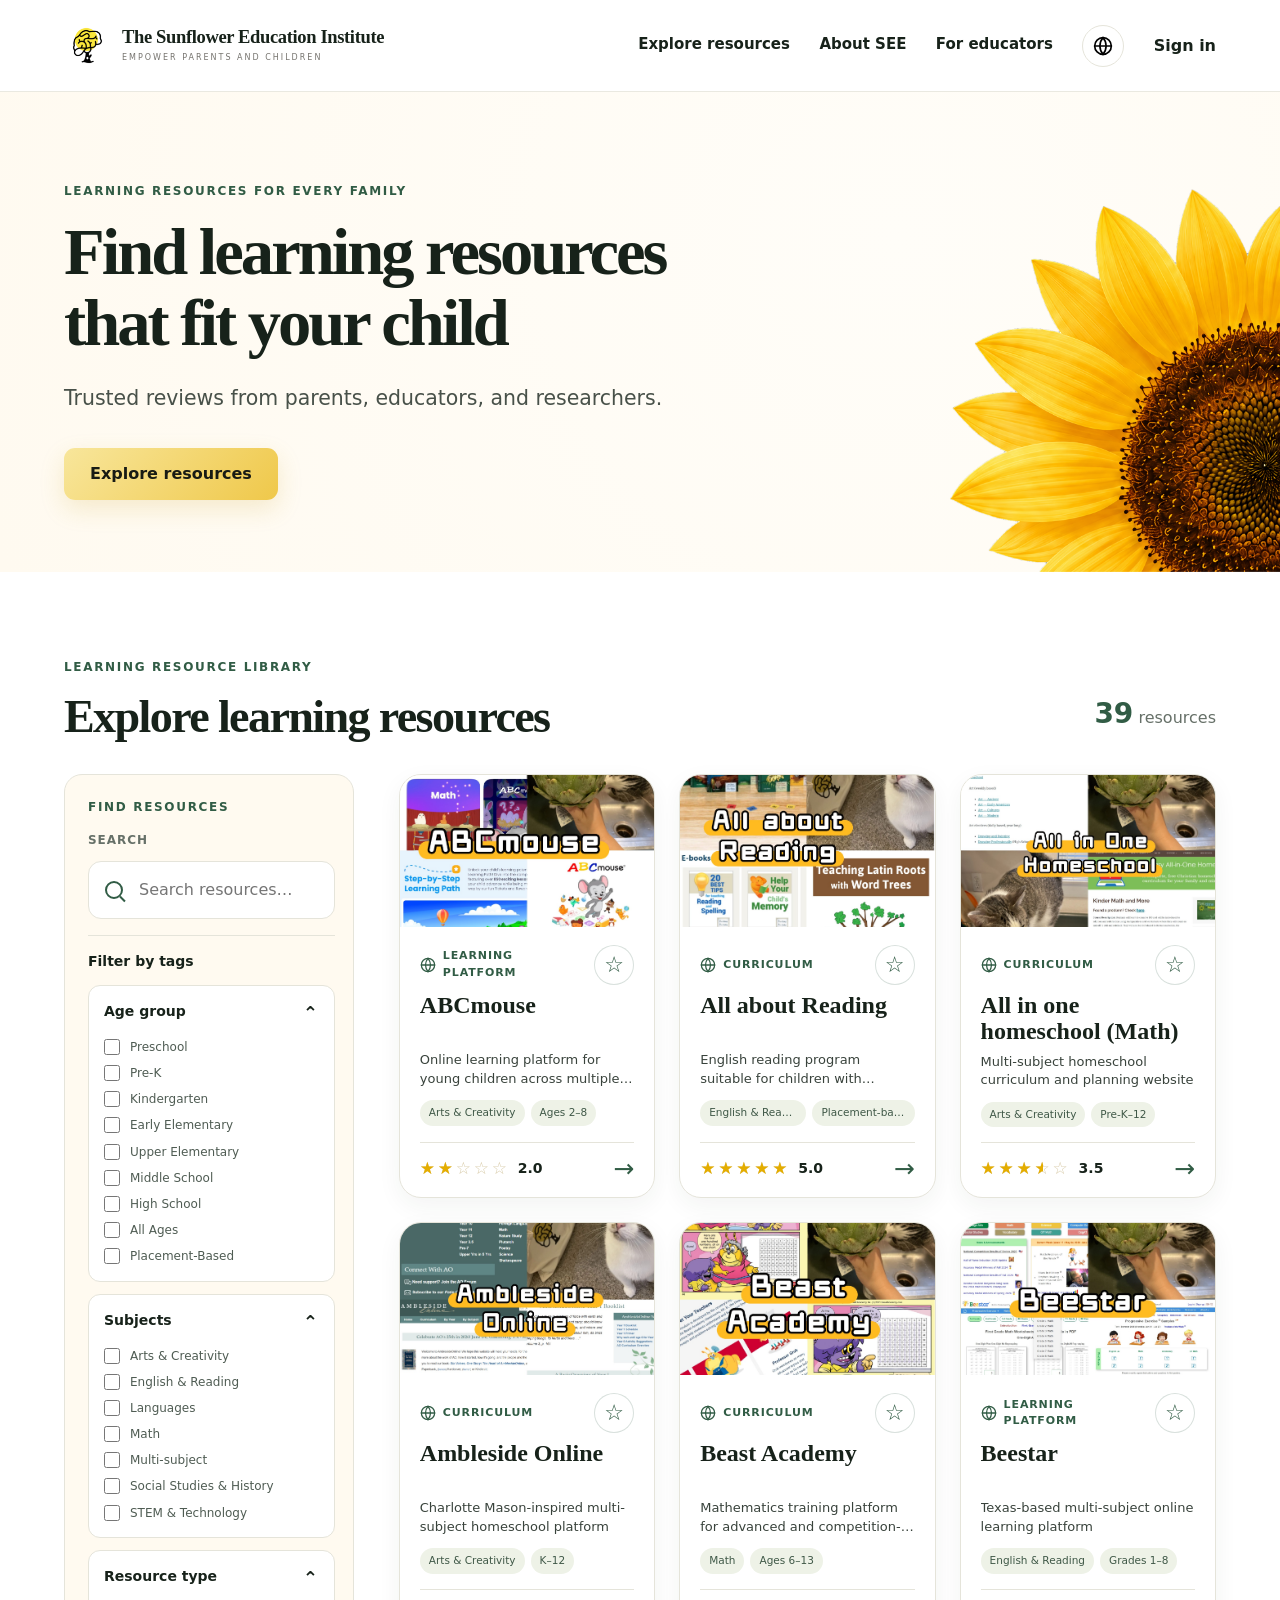
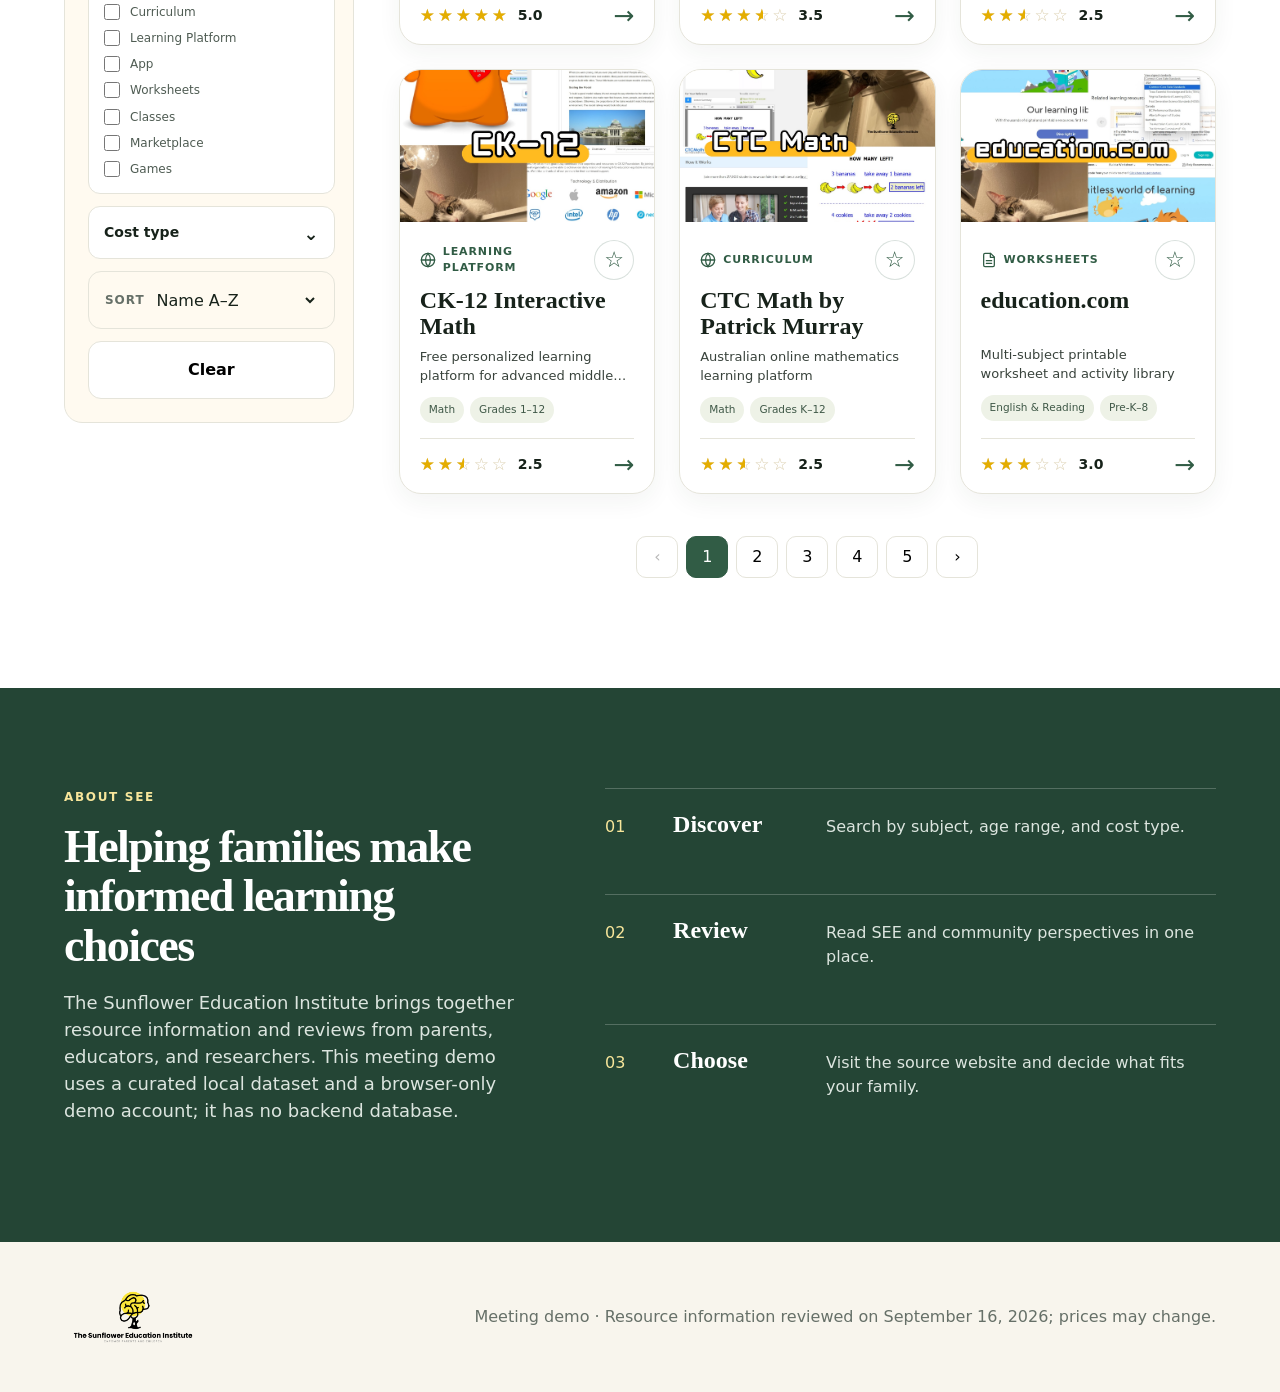
==== commit f1defb01: "Publish verified resource metadata and rating updates" ====
--- a/index.html
+++ b/index.html
@@ -7,7 +7,7 @@
     <title>SEE Learning Resources</title>
     <link rel="icon" type="image/png" href="assets/brand/see-logo-symbol.png?v=20260914-1" />
     <link rel="apple-touch-icon" href="assets/brand/see-logo-symbol.png?v=20260914-1" />
-    <link rel="stylesheet" href="styles.css?v=20260915-2" />
+    <link rel="stylesheet" href="styles.css?v=20260916-4" />
   </head>
   <body>
     <a class="skip-link" href="#resources">Skip to resources</a>
@@ -79,16 +79,16 @@
               <div class="filter-divider"></div>
               <p class="filter-by-title" data-i18n="filterByTags">Filter by tags</p>
               <details class="filter-group" open>
+                <summary data-i18n="ageGroupsGroup">Age group</summary>
+                <div id="age-filter" class="checkbox-list"></div>
+              </details>
+              <details class="filter-group" open>
                 <summary data-i18n="subjectsGroup">Subjects</summary>
                 <div id="subject-filter" class="checkbox-list"></div>
               </details>
               <details class="filter-group" open>
-                <summary data-i18n="ageGroupsGroup">Age group</summary>
-                <div id="age-filter" class="checkbox-list"></div>
-              </details>
-              <details class="filter-group" open>
-                <summary data-i18n="systemsGroup">Education system / region</summary>
-                <div id="region-filter" class="checkbox-list"></div>
+                <summary data-i18n="resourceTypesGroup">Resource type</summary>
+                <div id="type-filter" class="checkbox-list"></div>
               </details>
               <details class="filter-group">
                 <summary data-i18n="costTypesGroup">Cost type</summary>
@@ -130,7 +130,7 @@
 
     <footer>
       <img src="assets/brand/see-logo.png" alt="The Sunflower Education Institute" />
-      <p data-i18n="footerText">Meeting demo · Resource information is being reviewed and may change.</p>
+      <p data-i18n="footerText">Meeting demo · Resource information reviewed on September 16, 2026; prices may change.</p>
     </footer>
 
     <dialog id="signin-dialog" class="signin-dialog">
@@ -146,9 +146,9 @@
       <small class="demo-privacy" data-i18n="demoPrivacy">Demo only · Data is stored in this browser.</small>
     </dialog>
 
-    <script src="data/resources.js"></script>
-    <script src="data/reviews.js"></script>
+    <script src="data/resources.js?v=20260916-1"></script>
+    <script src="data/reviews.js?v=20260916-1"></script>
     <script src="account.js?v=20260915-1"></script>
-    <script src="app.js?v=20260915-2"></script>
+    <script src="app.js?v=20260916-3"></script>
   </body>
 </html>
--- a/styles.css
+++ b/styles.css
@@ -136,8 +136,7 @@
 .rating { display: inline-flex; align-items: center; gap: 9px; font-weight: 800; }
 .star-meter { display: inline-flex; align-items: center; gap: 1px; color: #d8cba9; font-size: 17px; line-height: 1; }
 .score-star { position: relative; display: inline-block; width: 1em; height: 1em; color: #d8cba9; }
-.score-star.full { color: #e4ad00; }
-.score-star.half::before { content: "★"; position: absolute; inset: 0; width: 50%; overflow: hidden; color: #e4ad00; }
+.score-star::before { content: "★"; position: absolute; inset: 0; width: var(--star-fill, 0%); overflow: hidden; color: #e4ad00; }
 .rating-value { min-width: 2ch; color: var(--ink); font-size: 14px; font-variant-numeric: tabular-nums; }
 .card-open-hint { color: var(--forest); font-size: 25px; line-height: 1; }
 .empty-state { padding: 70px 20px; text-align: center; border: 1px dashed var(--line); border-radius: var(--radius); background: var(--cream); }
@@ -168,7 +167,7 @@
 .dialog-main { padding: 34px 42px 44px; }
 .detail-grid { display: grid; grid-template-columns: repeat(2, 1fr); gap: 12px; margin-bottom: 26px; }
 .detail-item { background: #f7f8f4; border-radius: 12px; padding: 14px; }
-.detail-item span { display: block; color: var(--muted); font-size: 12px; text-transform: uppercase; letter-spacing: .08em; margin-bottom: 4px; }
+.detail-item > span { display: block; color: var(--muted); font-size: 12px; text-transform: uppercase; letter-spacing: .08em; margin-bottom: 4px; }
 .review-block { border-top: 1px solid var(--line); padding-top: 22px; margin-top: 22px; }
 .description-block { border-top: 1px solid var(--line); padding-top: 22px; margin-top: 22px; }
 .description-block h3 { font-size: 25px; margin-bottom: 12px; }
@@ -247,8 +246,9 @@
 .compact-detail-intro .detail-lede { margin: 0 0 15px; font-size: 16px; line-height: 1.5; }
 .compact-metadata { grid-template-columns: repeat(4, minmax(0, 1fr)); gap: 8px; margin: 0 0 14px; }
 .compact-metadata .detail-item { padding: 10px 12px; }
-.compact-metadata .detail-item span { font-size: 10px; }
-.compact-metadata .detail-item strong { display: block; overflow-wrap: anywhere; font-size: 13px; line-height: 1.35; }
+.compact-metadata .detail-item > span { font-size: 10px; }
+.compact-metadata .detail-item > strong { display: block; overflow-wrap: anywhere; font-size: 13px; line-height: 1.35; }
+.compact-metadata .detail-item > strong.detail-rating { display: inline-flex; overflow-wrap: normal; }
 .compact-actions { display: flex; align-items: center; justify-content: space-between; gap: 16px; }
 .compact-actions .tag-row { min-width: 0; margin: 0; }
 .compact-actions .tag { padding: 4px 8px; font-size: 10.5px; }
@@ -280,6 +280,15 @@
 .compact-review-panel .review p { margin: 0; padding: 0 13px 14px; border-top: 1px solid var(--line); padding-top: 12px; font-size: 12.5px; line-height: 1.6; }
 .reviewer-line { display: flex; justify-content: space-between; gap: 10px; padding-right: 20px; font-size: 13px; }
 .review-rating { color: #b28400; white-space: nowrap; }
+.review-rating, .detail-rating { display: inline-flex; align-items: center; gap: 7px; }
+.review-rating .star-meter { font-size: 14px; }
+.review-rating .rating-value { font-size: 12px; }
+.detail-rating .star-meter { font-size: 16px; }
+.detail-rating .rating-value { font-size: 13px; }
+.review-average { display: grid; justify-items: end; gap: 6px; color: var(--muted); font-size: 11px; white-space: nowrap; }
+.review-average .star-meter { font-size: 15px; }
+.review-average .rating-value { color: var(--ink); font-size: 12px; font-weight: 800; }
+.pricing-detail strong { font-size: 13px; line-height: 1.35; }
 .reviewer-badges { display: flex; flex-wrap: wrap; gap: 5px; margin-top: 7px; }
 .reviewer-badge { display: inline-flex; padding: 3px 7px; border: 1px solid #cfc0f7; border-radius: 999px; background: #efe8ff; color: #6340a5; font-size: 9.5px; font-weight: 800; }
 .reviewer-badge.reviewerOfMonth { border-color: #e7c246; background: #fff3bd; color: #795d00; }
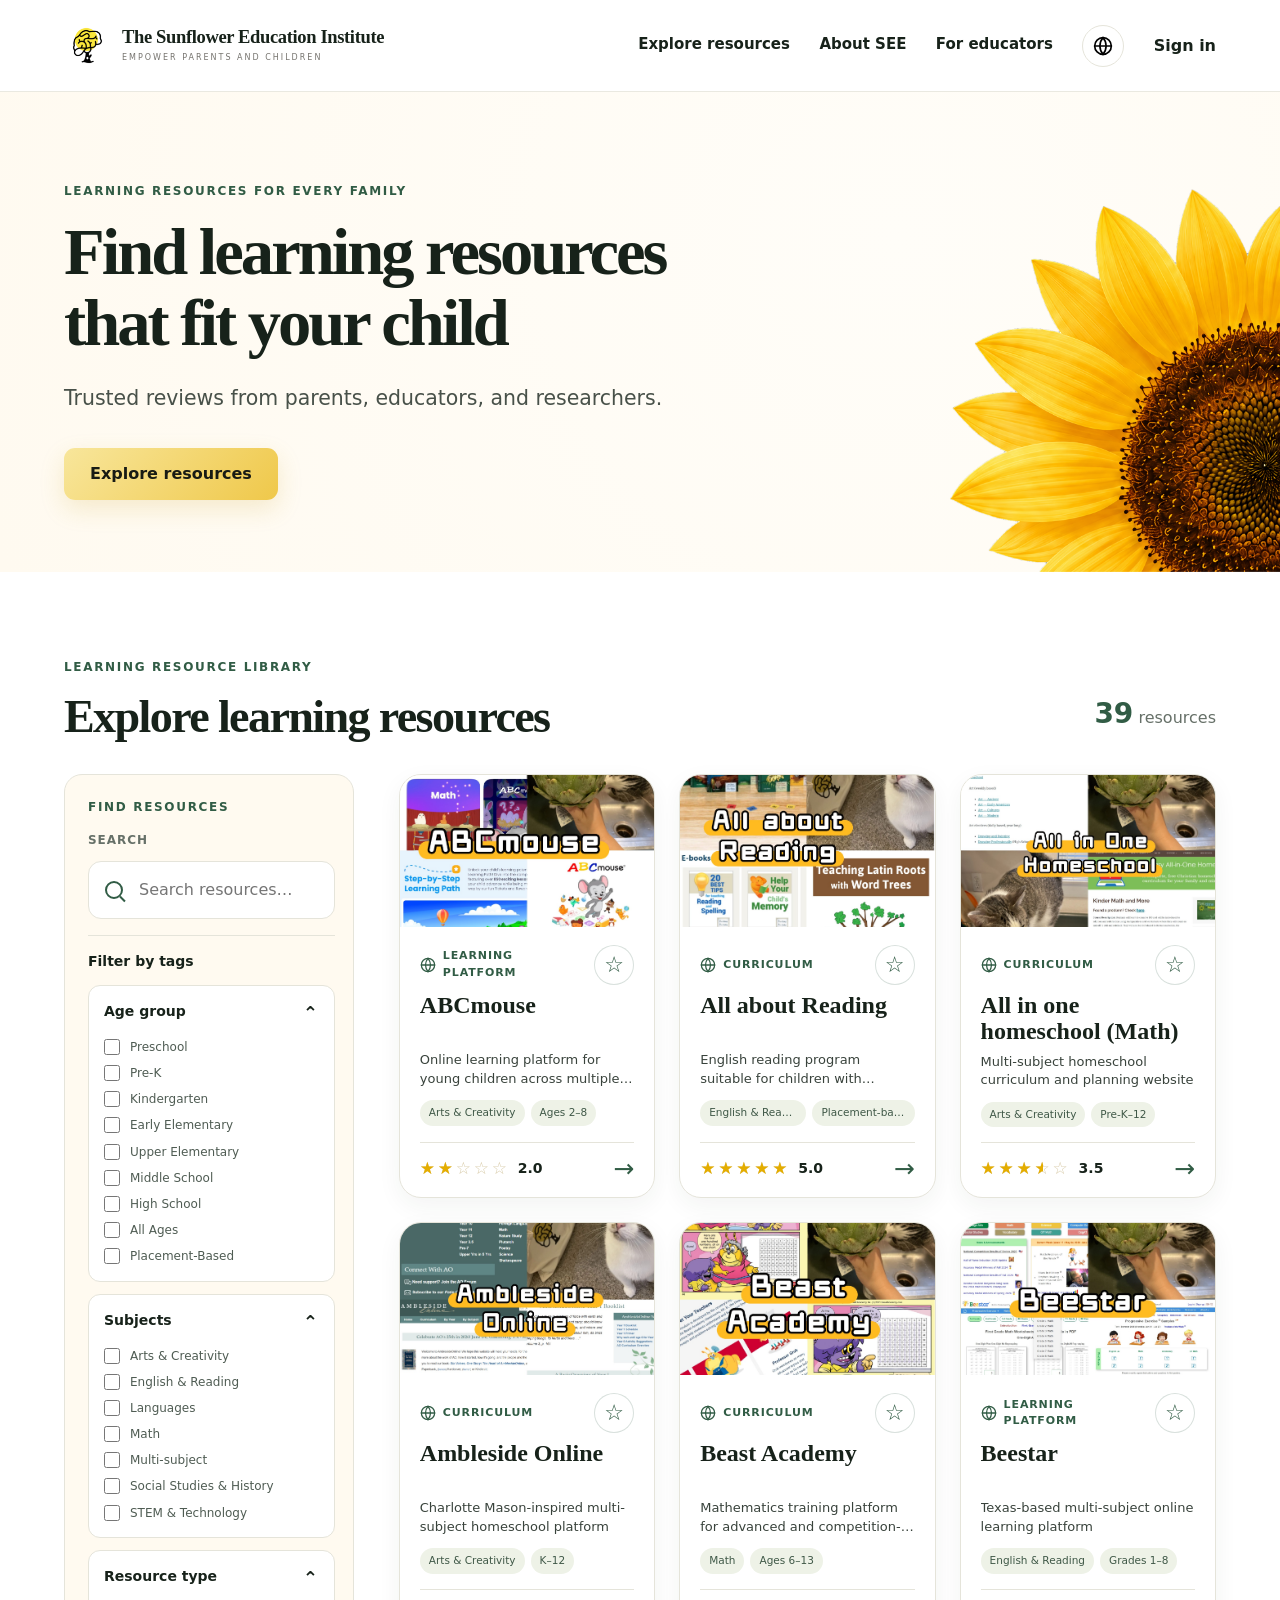
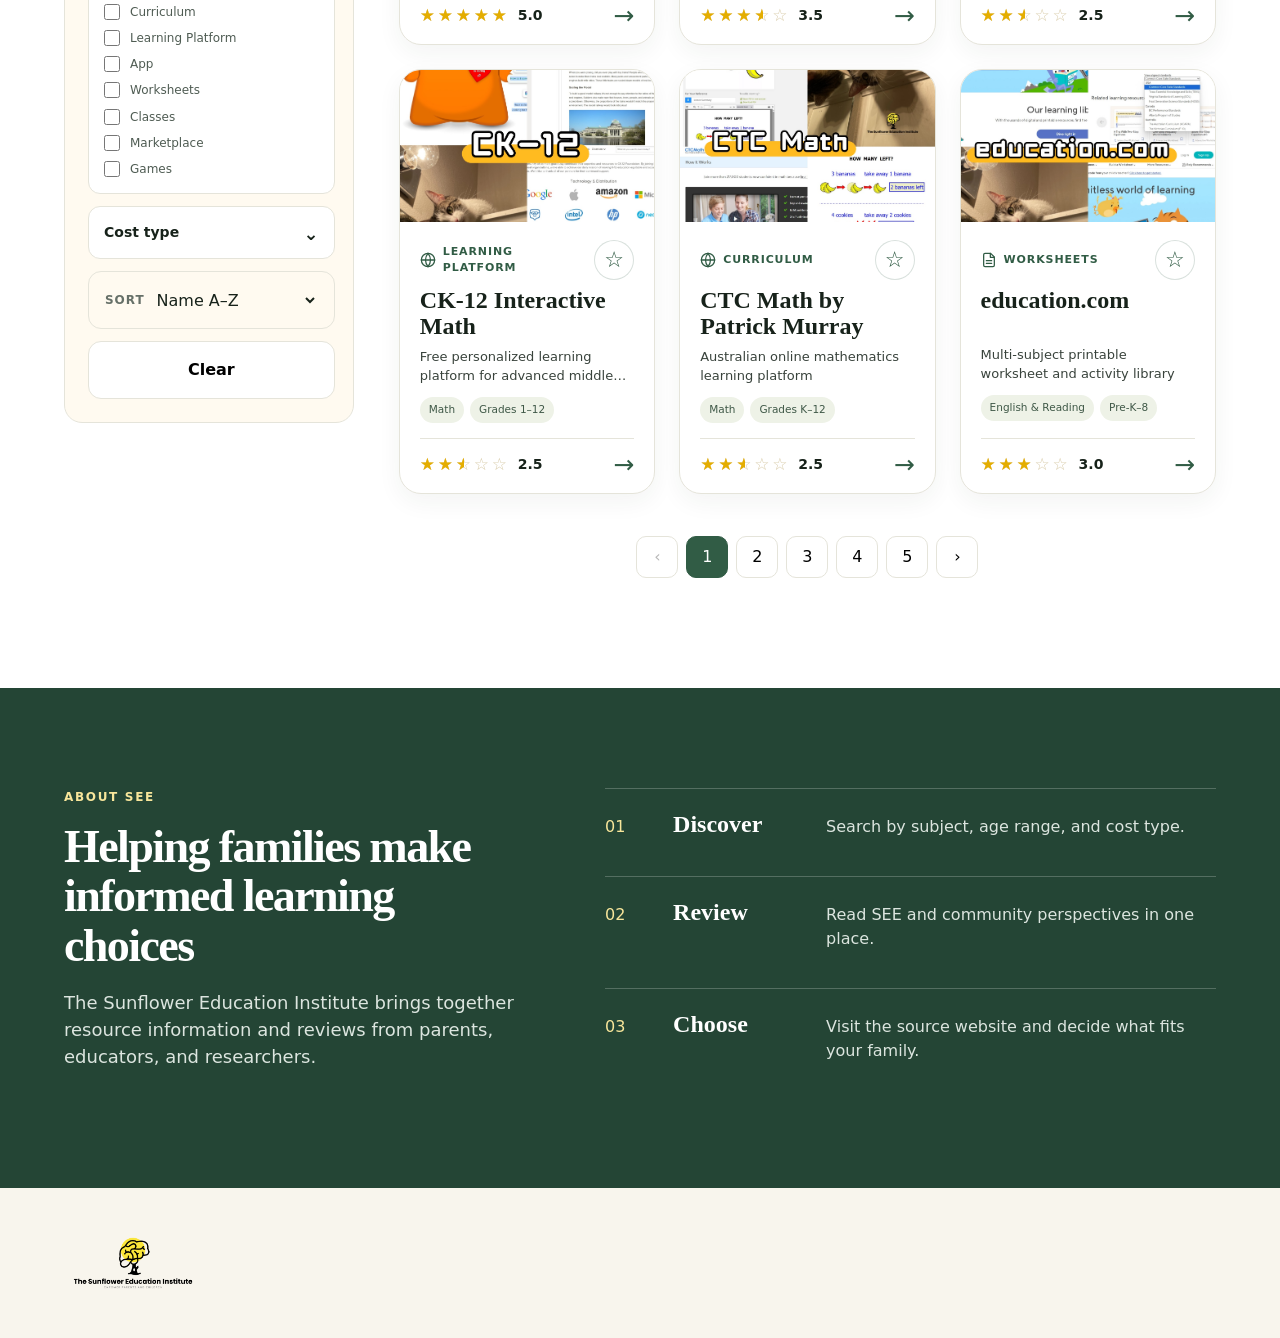
==== commit 2d3b0669: "Remove demo language and link About SEE" ====
--- a/index.html
+++ b/index.html
@@ -22,7 +22,7 @@
       <button class="menu-toggle" type="button" aria-label="Open menu" aria-expanded="false"><span></span><span></span><span></span></button>
       <nav class="main-nav" aria-label="Main navigation">
         <a href="#resources" data-i18n="navExplore">Explore resources</a>
-        <a href="#about" data-i18n="navAbout">About SEE</a>
+        <a href="https://mysunflower.org/" target="_blank" rel="noopener noreferrer" data-i18n="navAbout">About SEE</a>
         <a href="#for-educators" data-i18n="navEducators">For educators</a>
         <button class="language-button" type="button" aria-label="Choose language" aria-haspopup="true" aria-expanded="false">
           <svg class="lucide-icon" aria-hidden="true" viewBox="0 0 24 24" fill="none" stroke="currentColor" stroke-width="2" stroke-linecap="round" stroke-linejoin="round">
@@ -118,7 +118,7 @@
         <div class="about-card">
           <p class="eyebrow" data-i18n="aboutEyebrow">About SEE</p>
           <h2 data-i18n="aboutTitle">Helping families make informed learning choices</h2>
-          <p data-i18n="aboutBody">The Sunflower Education Institute brings together resource information and reviews from parents, educators, and researchers. This meeting demo uses a curated local dataset and a browser-only demo account; it has no backend database.</p>
+          <p data-i18n="aboutBody">The Sunflower Education Institute brings together resource information and reviews from parents, educators, and researchers.</p>
         </div>
         <div class="about-points" id="for-educators">
           <article><span>01</span><h3 data-i18n="pointOneTitle">Discover</h3><p data-i18n="pointOneBody">Search by subject, age range, and cost type.</p></article>
@@ -130,25 +130,24 @@
 
     <footer>
       <img src="assets/brand/see-logo.png" alt="The Sunflower Education Institute" />
-      <p data-i18n="footerText">Meeting demo · Resource information reviewed on September 16, 2026; prices may change.</p>
     </footer>
 
     <dialog id="signin-dialog" class="signin-dialog">
       <button class="dialog-close" type="button" aria-label="Close">×</button>
-      <p class="eyebrow">Demo</p>
-      <h2 data-i18n="signinTitle">Sign in to your demo account</h2>
-      <p data-i18n="signinBody">Use the prefilled demo account to try saving and comparing resources. No personal information is collected.</p>
+      <p class="eyebrow">Saved resources</p>
+      <h2 data-i18n="signinTitle">Sign in to save and compare</h2>
+      <p data-i18n="signinBody">Use the prefilled guest account. No personal information is collected.</p>
       <form id="demo-signin-form" class="signin-form">
-        <label><span data-i18n="emailLabel">Email</span><input type="email" value="demo@sunflower.example" readonly /></label>
-        <label><span data-i18n="passwordLabel">Password</span><input type="password" value="demo-only" readonly /></label>
+        <label><span data-i18n="emailLabel">Email</span><input type="email" value="guest@mysunflower.org" readonly /></label>
+        <label><span data-i18n="passwordLabel">Password</span><input type="password" value="guest-access" readonly /></label>
         <button class="primary-button dialog-action" type="submit" data-i18n="loginButton">Log in</button>
       </form>
-      <small class="demo-privacy" data-i18n="demoPrivacy">Demo only · Data is stored in this browser.</small>
+      <small class="demo-privacy" data-i18n="demoPrivacy">Saved resources are stored on this device.</small>
     </dialog>
 
     <script src="data/resources.js?v=20260916-1"></script>
     <script src="data/reviews.js?v=20260916-1"></script>
     <script src="account.js?v=20260915-1"></script>
-    <script src="app.js?v=20260916-3"></script>
+    <script src="app.js?v=20260916-4"></script>
   </body>
 </html>
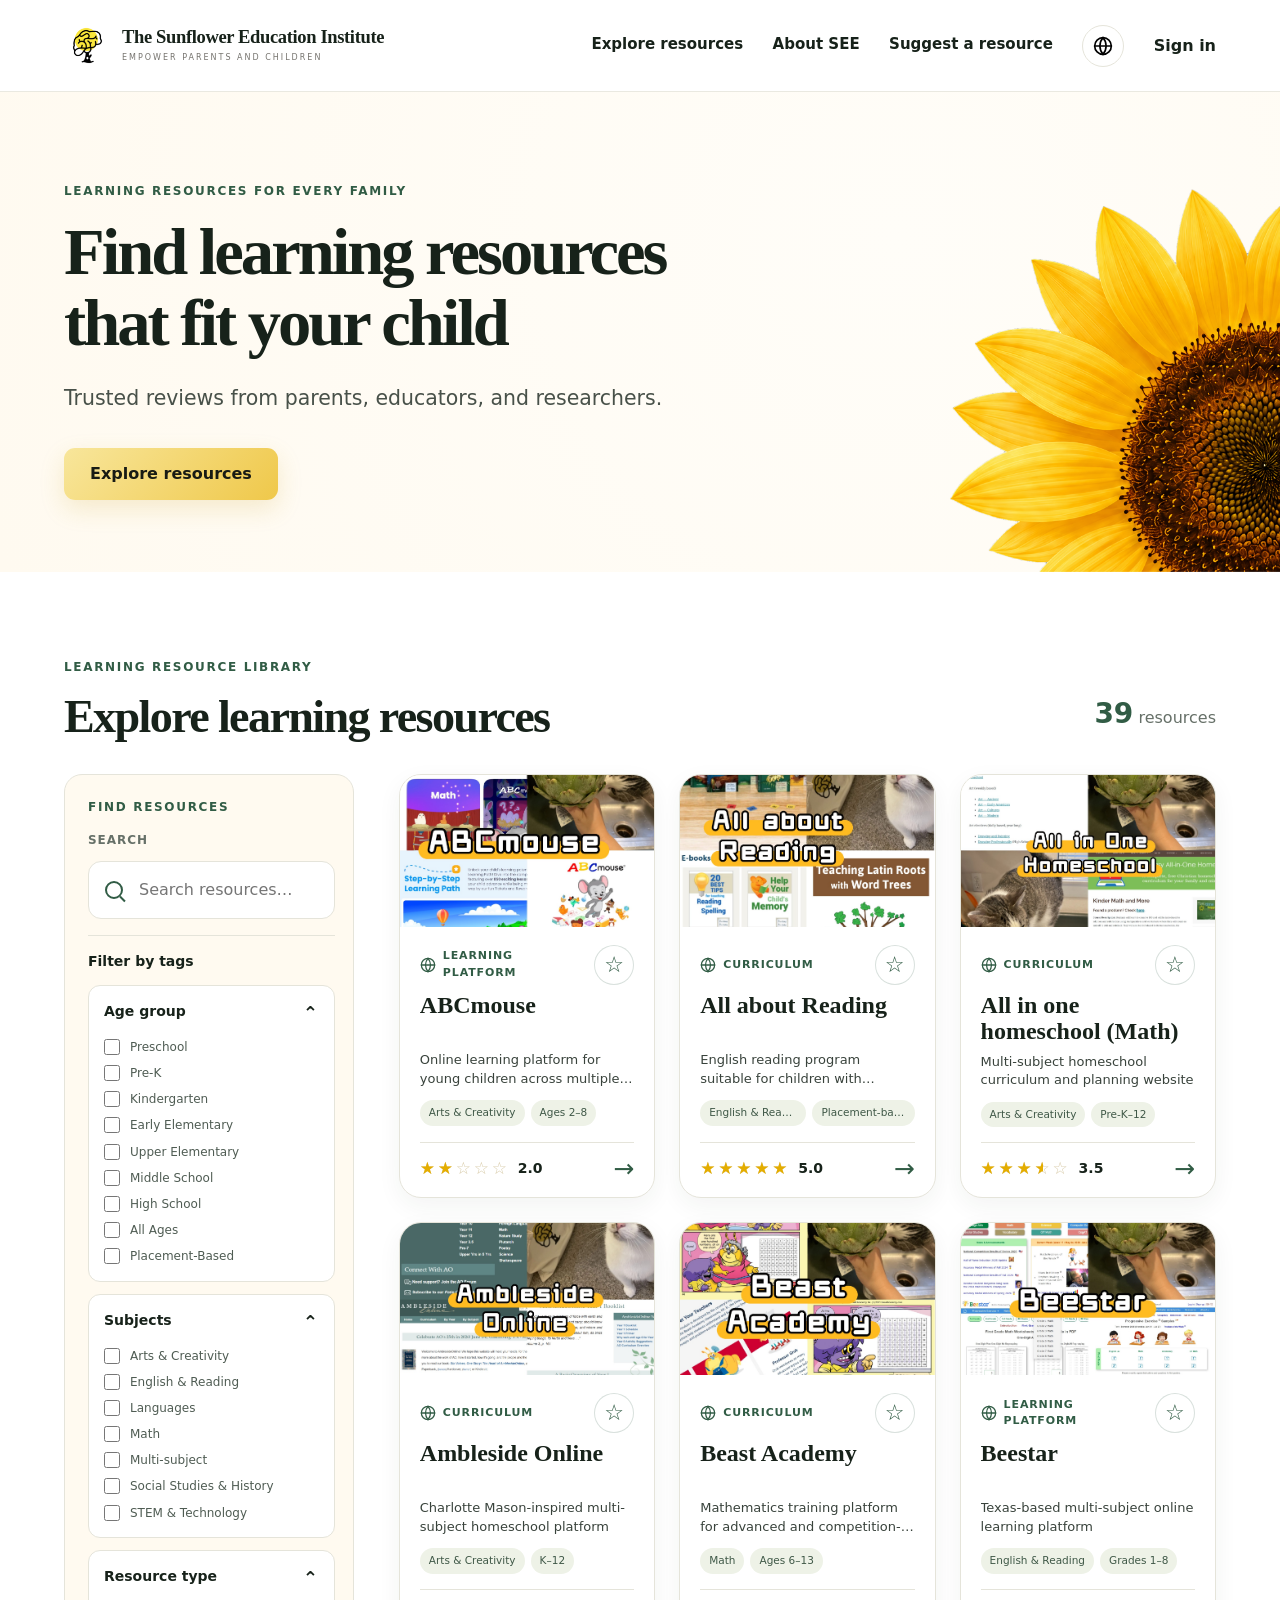
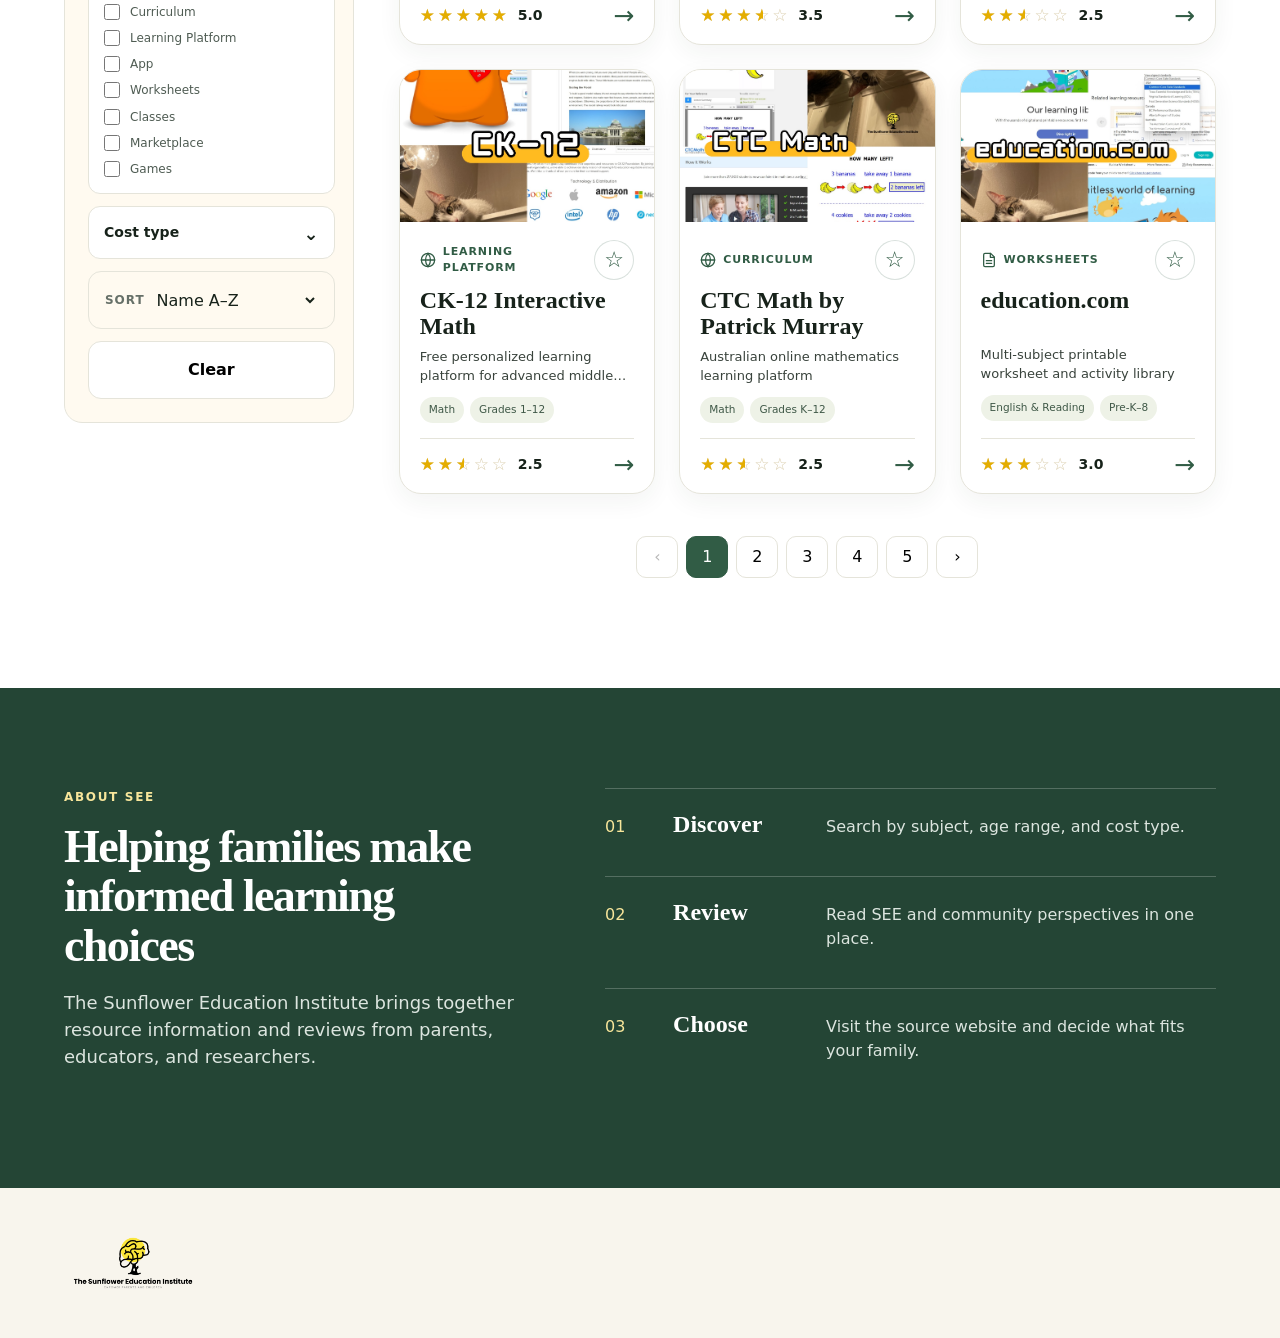
==== commit 8d35db8d: "Add bilingual resource suggestion intake" ====
--- a/index.html
+++ b/index.html
@@ -23,7 +23,7 @@
       <nav class="main-nav" aria-label="Main navigation">
         <a href="#resources" data-i18n="navExplore">Explore resources</a>
         <a href="https://mysunflower.org/" target="_blank" rel="noopener noreferrer" data-i18n="navAbout">About SEE</a>
-        <a href="#for-educators" data-i18n="navEducators">For educators</a>
+        <a href="suggest.html" data-i18n="navEducators">Suggest a resource</a>
         <button class="language-button" type="button" aria-label="Choose language" aria-haspopup="true" aria-expanded="false">
           <svg class="lucide-icon" aria-hidden="true" viewBox="0 0 24 24" fill="none" stroke="currentColor" stroke-width="2" stroke-linecap="round" stroke-linejoin="round">
             <circle cx="12" cy="12" r="10"></circle>
@@ -148,6 +148,6 @@
     <script src="data/resources.js?v=20260916-1"></script>
     <script src="data/reviews.js?v=20260916-1"></script>
     <script src="account.js?v=20260915-1"></script>
-    <script src="app.js?v=20260916-4"></script>
+    <script src="app.js?v=20260916-5"></script>
   </body>
 </html>
--- a/styles.css
+++ b/styles.css
@@ -294,6 +294,54 @@
 .reviewer-badge.reviewerOfMonth { border-color: #e7c246; background: #fff3bd; color: #795d00; }
 .compact-review-panel .review summary small { display: block; margin-top: 7px; color: var(--muted); font-size: 10.5px; }
 
+.suggest-page { min-height: calc(100vh - 242px); padding: 68px clamp(22px, 5vw, 76px) 100px; background: linear-gradient(180deg, #fffdf7 0, #fbfaf6 520px); }
+.suggest-hero { max-width: 820px; margin: 0 auto 42px; text-align: center; }
+.suggest-hero h1 { max-width: none; margin-bottom: 18px; font-size: clamp(44px, 5vw, 68px); }
+.suggest-hero > p:last-child { max-width: 720px; margin: 0 auto; color: #4c584f; font-size: 18px; line-height: 1.7; }
+.suggest-mark { width: 76px; height: 76px; display: grid; place-items: center; margin: 0 auto 20px; border: 1px solid #ead98f; border-radius: 50%; background: var(--sun-light); }
+.suggest-mark img { width: 43px; height: 50px; object-fit: contain; }
+.suggest-layout { max-width: 1120px; margin: 0 auto; display: grid; grid-template-columns: minmax(250px, .65fr) minmax(0, 1.35fr); gap: 30px; align-items: start; }
+.suggest-process { position: sticky; top: 116px; padding: 29px; border: 1px solid var(--line); border-radius: 20px; background: var(--forest-dark); color: white; box-shadow: var(--shadow); }
+.suggest-process .eyebrow { color: var(--sun-light); }
+.suggest-process ol { margin: 0; padding: 0; list-style: none; counter-reset: suggestion-step; }
+.suggest-process li { position: relative; padding: 0 0 24px 48px; counter-increment: suggestion-step; }
+.suggest-process li:not(:last-child)::after { content: ""; position: absolute; left: 16px; top: 34px; bottom: 5px; border-left: 1px solid rgba(255,255,255,.25); }
+.suggest-process li::before { content: counter(suggestion-step); position: absolute; left: 0; top: 0; width: 33px; height: 33px; display: grid; place-items: center; border-radius: 50%; background: var(--sun-light); color: var(--ink); font-weight: 900; }
+.suggest-process strong, .suggest-process span { display: block; }
+.suggest-process strong { margin-bottom: 4px; font-family: Georgia, "Times New Roman", serif; font-size: 19px; }
+.suggest-process span { color: #dce5df; font-size: 13px; line-height: 1.55; }
+.suggest-privacy { margin: 8px 0 0; padding-top: 20px; border-top: 1px solid rgba(255,255,255,.2); color: #dce5df; font-size: 12px; line-height: 1.6; }
+.suggest-card { min-width: 0; padding: clamp(25px, 4vw, 46px); border: 1px solid var(--line); border-radius: 24px; background: white; box-shadow: var(--shadow); }
+.suggest-card-heading { display: flex; align-items: flex-start; justify-content: space-between; gap: 24px; margin-bottom: 24px; }
+.suggest-card-heading .eyebrow { margin-bottom: 8px; }
+.suggest-card-heading h2 { margin: 0; font-size: clamp(30px, 3vw, 42px); }
+.required-note { flex: 0 0 auto; color: var(--muted); font-size: 12px; }
+.form-notice { margin-bottom: 23px; padding: 14px 16px; border: 1px solid #e4cf73; border-radius: 11px; background: #fff8d9; color: #625117; font-size: 13px; line-height: 1.55; }
+.form-notice[hidden] { display: none; }
+.suggest-form { display: grid; grid-template-columns: repeat(2, minmax(0, 1fr)); gap: 20px; }
+.form-field { min-width: 0; display: grid; align-content: start; gap: 7px; }
+.full-field { grid-column: 1 / -1; }
+.form-field label, .label-row label { color: var(--ink); font-size: 13px; font-weight: 800; }
+.label-row { display: flex; justify-content: space-between; gap: 18px; align-items: baseline; }
+.label-row span { color: var(--muted); font-size: 11px; font-variant-numeric: tabular-nums; }
+.suggest-form input, .suggest-form select, .suggest-form textarea { width: 100%; border: 1px solid #d9ddd5; border-radius: 10px; background: #fff; color: var(--ink); padding: 12px 13px; outline: 0; }
+.suggest-form input, .suggest-form select { min-height: 48px; }
+.suggest-form textarea { min-height: 145px; resize: vertical; line-height: 1.55; }
+.suggest-form input:focus, .suggest-form select:focus, .suggest-form textarea:focus { border-color: var(--forest); box-shadow: 0 0 0 3px rgba(49,92,69,.1); }
+.field-hint { color: var(--muted); font-size: 11px; }
+.field-error { min-height: 17px; color: #a23a31; font-size: 11px; }
+.honeypot { position: absolute; left: -10000px; width: 1px; height: 1px; overflow: hidden; }
+.consent-field { display: grid; grid-template-columns: 18px 1fr; gap: 10px; align-items: start; color: #4c584f; font-size: 12px; line-height: 1.55; cursor: pointer; }
+.consent-field input { width: 17px; min-height: 17px; height: 17px; margin-top: 1px; accent-color: var(--forest); }
+.form-actions { display: flex; gap: 12px; padding-top: 4px; }
+.form-actions .primary-button, .form-actions .secondary-button { min-width: 170px; }
+.form-actions .primary-button:disabled { opacity: .5; cursor: not-allowed; transform: none; box-shadow: none; }
+.cancel-link { display: inline-flex; align-items: center; justify-content: center; color: var(--ink); text-decoration: none; }
+.form-status { min-height: 22px; margin: -5px 0 0; font-size: 13px; font-weight: 700; }
+.form-status.success { color: var(--forest); }
+.form-status.error { color: #a23a31; }
+.form-status.pending { color: var(--muted); }
+
 @media (max-width: 1050px) {
   .site-header { height: 80px; }
   .menu-toggle { display: block; }
@@ -319,6 +367,8 @@
   .compact-detail-hero { grid-template-columns: 230px minmax(0, 1fr); }
   .compact-metadata { grid-template-columns: repeat(2, minmax(0, 1fr)); }
   .detail-dashboard { grid-template-columns: 1fr; }
+  .suggest-layout { grid-template-columns: 1fr; }
+  .suggest-process { position: static; }
 }
 
 @media (max-width: 680px) {
@@ -371,6 +421,16 @@
   .compact-source-link { width: 100%; }
   .detail-dashboard { padding: 12px; }
   .ai-points { grid-template-columns: 1fr; }
+  .suggest-page { padding: 45px 16px 70px; }
+  .suggest-hero { margin-bottom: 30px; }
+  .suggest-hero > p:last-child { font-size: 16px; }
+  .suggest-card { padding: 24px 18px; }
+  .suggest-card-heading { display: block; }
+  .required-note { display: block; margin-top: 10px; }
+  .suggest-form { grid-template-columns: 1fr; }
+  .form-field, .full-field { grid-column: 1; }
+  .form-actions { flex-direction: column; }
+  .form-actions .primary-button, .form-actions .secondary-button { width: 100%; }
 }
 
 @media (prefers-reduced-motion: reduce) {
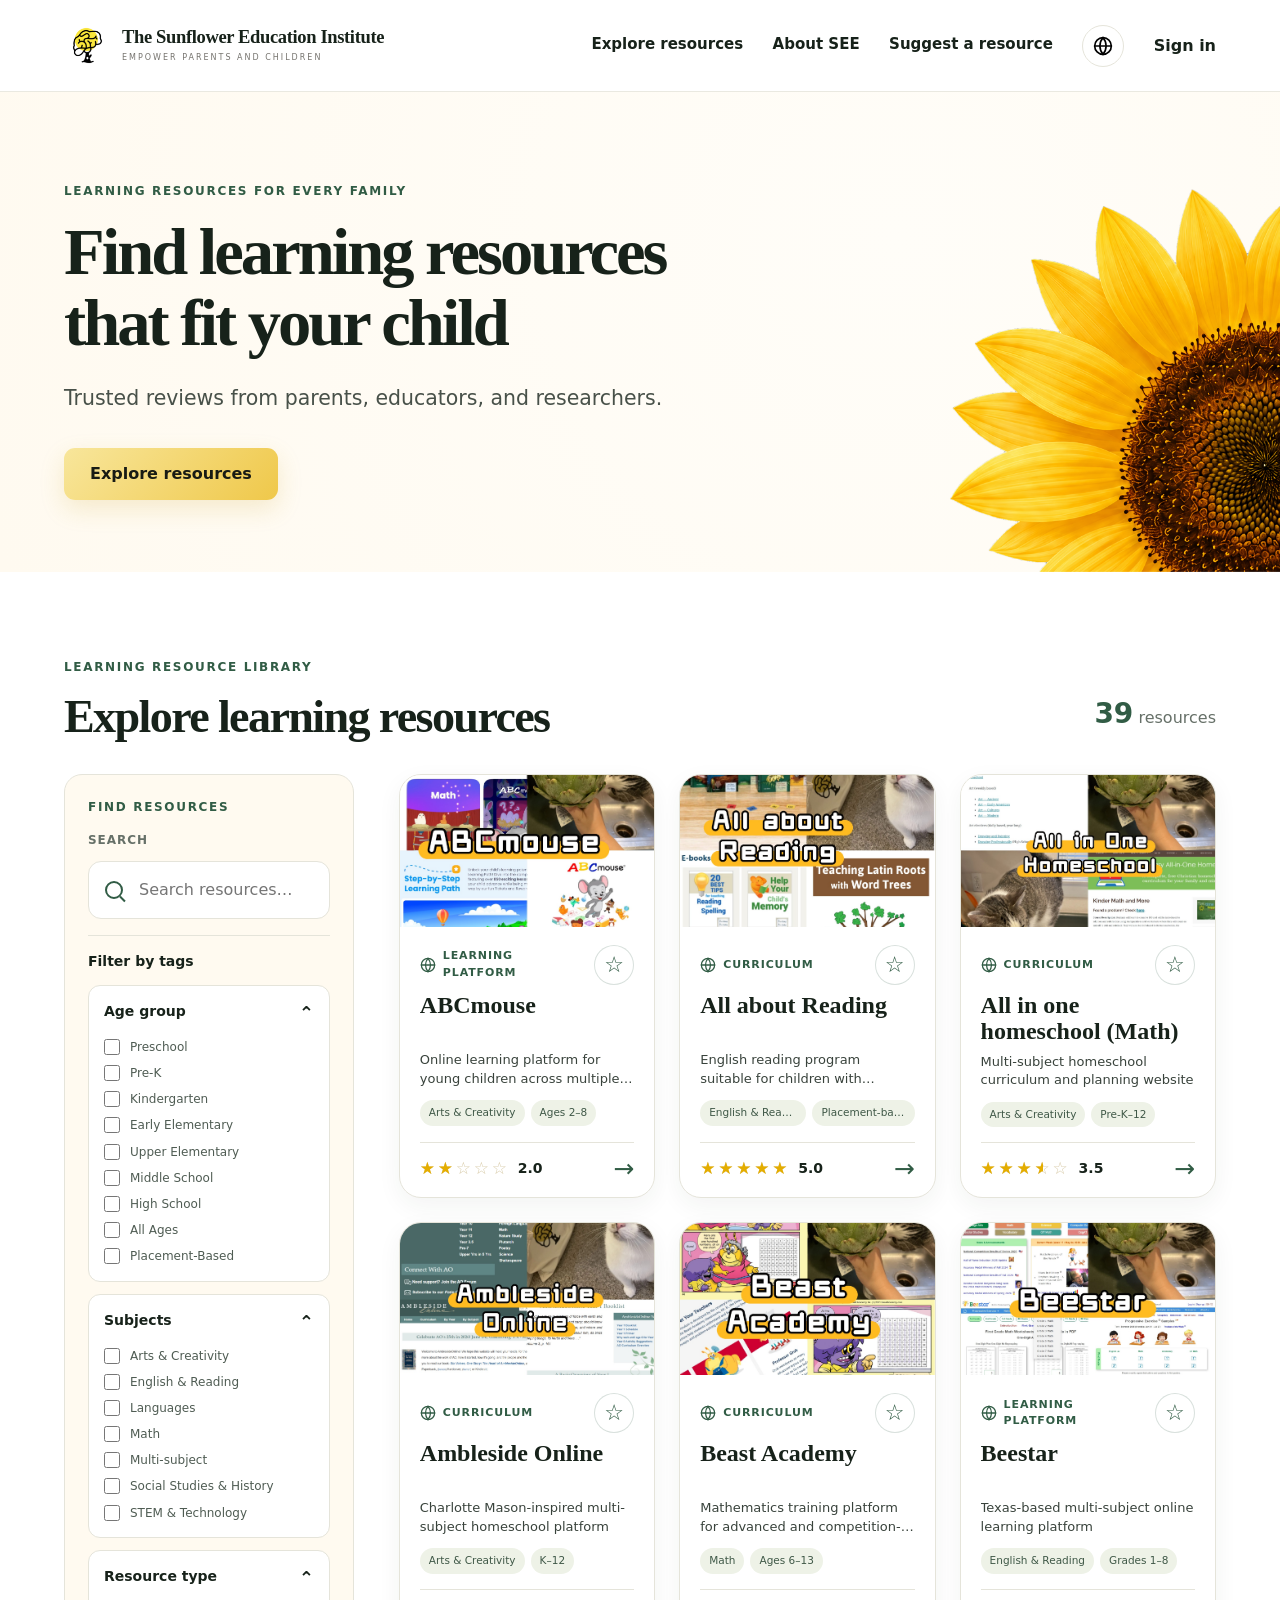
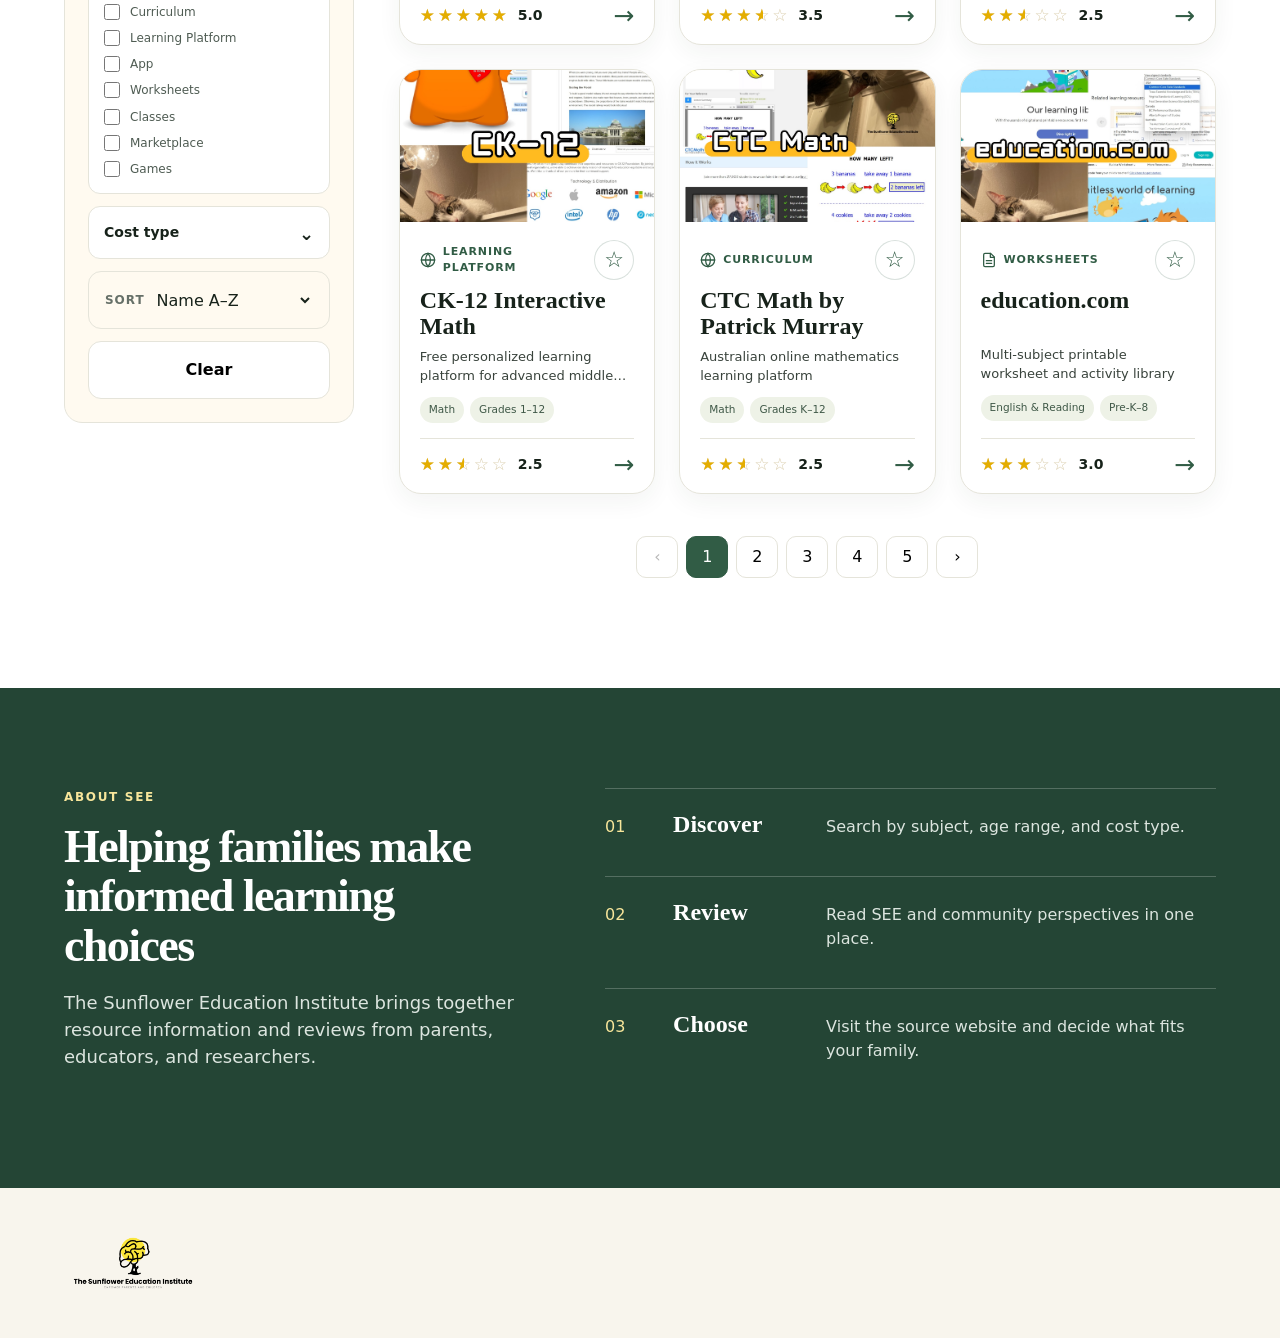
==== commit 4cd74b50: "Complete English and Chinese resource content" ====
--- a/index.html
+++ b/index.html
@@ -7,7 +7,7 @@
     <title>SEE Learning Resources</title>
     <link rel="icon" type="image/png" href="assets/brand/see-logo-symbol.png?v=20260914-1" />
     <link rel="apple-touch-icon" href="assets/brand/see-logo-symbol.png?v=20260914-1" />
-    <link rel="stylesheet" href="styles.css?v=20260916-4" />
+    <link rel="stylesheet" href="styles.css?v=20261001-3" />
   </head>
   <body>
     <a class="skip-link" href="#resources">Skip to resources</a>
@@ -35,6 +35,8 @@
         <div class="language-menu" role="menu">
           <button type="button" data-language="en" role="menuitem">English</button>
           <button type="button" data-language="zh" role="menuitem">中文</button>
+          <button type="button" data-language="es" role="menuitem">Español</button>
+          <button type="button" data-language="ar" role="menuitem">العربية</button>
         </div>
         <button class="sign-in" type="button" data-i18n="signIn">Sign in</button>
       </nav>
@@ -134,7 +136,7 @@
 
     <dialog id="signin-dialog" class="signin-dialog">
       <button class="dialog-close" type="button" aria-label="Close">×</button>
-      <p class="eyebrow">Saved resources</p>
+      <p class="eyebrow" data-i18n="savedResources">Saved resources</p>
       <h2 data-i18n="signinTitle">Sign in to save and compare</h2>
       <p data-i18n="signinBody">Use the prefilled guest account. No personal information is collected.</p>
       <form id="demo-signin-form" class="signin-form">
@@ -145,9 +147,10 @@
       <small class="demo-privacy" data-i18n="demoPrivacy">Saved resources are stored on this device.</small>
     </dialog>
 
-    <script src="data/resources.js?v=20260916-1"></script>
+    <script src="data/resources.js?v=20261001-1"></script>
     <script src="data/reviews.js?v=20260916-1"></script>
-    <script src="account.js?v=20260915-1"></script>
-    <script src="app.js?v=20260916-5"></script>
+    <script src="data/localizations.js?v=20261001-1"></script>
+    <script src="account.js?v=20261001-2"></script>
+    <script src="app.js?v=20261001-2"></script>
   </body>
 </html>
--- a/styles.css
+++ b/styles.css
@@ -56,6 +56,7 @@
 .sign-in { border: 0; background: transparent; color: var(--ink); padding: 10px 0; cursor: pointer; font-weight: 600; }
 .sign-in.signed-in { color: var(--forest); }
 .text-language-button { border: 1px solid var(--line); border-radius: 9px; background: white; padding: 8px 12px; cursor: pointer; font-weight: 700; }
+.text-language-select { border: 1px solid var(--line); border-radius: 9px; background: white; color: var(--ink); padding: 8px 30px 8px 10px; cursor: pointer; font: inherit; font-weight: 700; }
 .language-button { width: 42px; height: 42px; border-radius: 50%; border: 1px solid var(--line); background: white; display: grid; place-items: center; cursor: pointer; }
 .language-button:hover, .language-button:focus { background: var(--sage); border-color: var(--forest); }
 .lucide-icon { width: 20px; height: 20px; display: block; }
@@ -63,6 +64,16 @@
 .language-menu.open { display: grid; }
 .language-menu button { border: 0; background: transparent; text-align: left; padding: 10px 12px; border-radius: 8px; cursor: pointer; }
 .language-menu button:hover, .language-menu button.active { background: var(--sage); color: var(--forest-dark); }
+
+html[dir="rtl"] body { direction: rtl; }
+html[dir="rtl"] .language-menu { right: auto; left: 58px; }
+html[dir="rtl"] .language-menu button,
+html[dir="rtl"] .resource-card,
+html[dir="rtl"] .compact-detail-intro,
+html[dir="rtl"] .ai-summary-panel,
+html[dir="rtl"] .compact-review-panel,
+html[dir="rtl"] .suggest-card,
+html[dir="rtl"] .suggest-process { text-align: right; }
 .menu-toggle { display: none; width: 42px; height: 42px; border: 1px solid var(--line); background: white; border-radius: 10px; padding: 10px; }
 .menu-toggle span { display: block; height: 2px; background: var(--ink); margin: 4px 0; }
 
@@ -83,11 +94,11 @@
 .result-count { margin: 0 0 7px; color: var(--muted); white-space: nowrap; }
 .result-count strong { color: var(--forest); font-size: 28px; }
 .resource-layout { display: grid; grid-template-columns: 290px minmax(0, 1fr); gap: clamp(26px, 3.5vw, 50px); align-items: start; }
-.filter-sidebar { position: sticky; top: 116px; border: 1px solid var(--line); border-radius: 18px; background: var(--cream); padding: 23px; }
+.filter-sidebar { position: sticky; top: 116px; min-width: 0; border: 1px solid var(--line); border-radius: 18px; background: var(--cream); padding: 23px; }
 .filter-sidebar-heading { display: flex; align-items: center; justify-content: space-between; margin-bottom: 15px; }
 .filter-sidebar-heading .eyebrow { margin: 0; }
 .filter-sidebar-heading button { display: none; border: 0; background: transparent; font-size: 28px; cursor: pointer; }
-.filters { display: grid; grid-template-columns: 1fr; gap: 12px; }
+.filters { display: grid; min-width: 0; grid-template-columns: minmax(0, 1fr); gap: 12px; }
 .filter-label { color: var(--muted); font-size: 12px; font-weight: 700; text-transform: uppercase; letter-spacing: .08em; }
 .filter-divider { height: 1px; background: var(--line); margin: 4px 0 3px; }
 .filter-by-title { margin: 0 0 1px; font-weight: 800; font-size: 14px; }
@@ -97,17 +108,18 @@
 .filter-group summary::after { content: "⌄"; position: absolute; right: 15px; top: 13px; font-size: 18px; transition: transform .18s; }
 .filter-group[open] summary::after { transform: rotate(180deg); }
 .checkbox-list { display: grid; gap: 10px; padding: 2px 15px 16px; }
-.check-option { display: grid; grid-template-columns: 17px 1fr; align-items: start; gap: 9px; color: #4f5c53; font-size: 12px; line-height: 1.35; cursor: pointer; }
+.check-option { display: grid; min-width: 0; grid-template-columns: 17px minmax(0, 1fr); align-items: start; gap: 9px; color: #4f5c53; font-size: 12px; line-height: 1.35; cursor: pointer; }
+.check-option span { min-width: 0; overflow-wrap: anywhere; }
 .check-option input { width: 16px; height: 16px; margin: 0; accent-color: var(--forest); }
 .filter-toggle { display: none; width: 100%; min-height: 50px; margin: 0 0 22px; border: 1px solid var(--forest); border-radius: 11px; background: var(--sage); color: var(--forest-dark); font-weight: 800; cursor: pointer; }
-.search-box, .select-wrap { min-height: 58px; border: 1px solid var(--line); border-radius: 13px; background: white; display: flex; align-items: center; padding: 0 16px; transition: border-color .2s, box-shadow .2s; }
+.search-box, .select-wrap { min-width: 0; max-width: 100%; min-height: 58px; box-sizing: border-box; border: 1px solid var(--line); border-radius: 13px; background: white; display: flex; align-items: center; padding: 0 16px; transition: border-color .2s, box-shadow .2s; }
 .search-box:focus-within, .select-wrap:focus-within { border-color: var(--forest); box-shadow: 0 0 0 3px rgba(49,92,69,.1); }
 .search-box input { width: 100%; min-width: 0; border: 0; outline: 0; padding: 8px 0 8px 34px; background: transparent; }
 .search-icon { position: absolute; width: 18px; height: 18px; border: 2px solid var(--forest); border-radius: 50%; }
 .search-icon::after { content: ""; position: absolute; width: 7px; border-top: 2px solid var(--forest); transform: rotate(45deg); right: -5px; bottom: -3px; }
 .select-wrap { background: var(--cream); gap: 8px; }
 .select-wrap span { color: var(--muted); font-size: 12px; font-weight: 700; text-transform: uppercase; letter-spacing: .08em; }
-.select-wrap select { min-width: 0; flex: 1; border: 0; outline: 0; background: transparent; color: var(--ink); cursor: pointer; }
+.select-wrap select { width: 100%; min-width: 0; max-width: 100%; flex: 1; border: 0; outline: 0; background: transparent; color: var(--ink); cursor: pointer; }
 .clear-button { min-height: 58px; padding: 0 18px; border-radius: 13px; border: 1px solid var(--line); background: white; cursor: pointer; font-weight: 700; }
 .clear-button:hover { background: var(--sage); }
 .active-filter-note { margin: 0 0 20px; color: var(--muted); font-size: 14px; }
@@ -277,7 +289,10 @@
 .compact-review-panel .review summary::-webkit-details-marker { display: none; }
 .compact-review-panel .review summary::after { content: "+"; float: right; margin-top: -18px; color: var(--forest); font-weight: 900; }
 .compact-review-panel .review[open] summary::after { content: "−"; }
-.compact-review-panel .review p { margin: 0; padding: 0 13px 14px; border-top: 1px solid var(--line); padding-top: 12px; font-size: 12.5px; line-height: 1.6; }
+.compact-review-panel .review-copy { padding: 12px 13px 14px; border-top: 1px solid var(--line); }
+.compact-review-panel .review p { margin: 0; padding: 0; border: 0; font-size: 12.5px; line-height: 1.6; }
+.review-original-toggle { margin-top: 9px; padding: 3px 0; border: 0; border-bottom: 1px solid currentColor; background: transparent; color: var(--forest); font: inherit; font-size: 11px; font-weight: 800; cursor: pointer; }
+.review-original-toggle:hover { color: var(--forest-dark); }
 .reviewer-line { display: flex; justify-content: space-between; gap: 10px; padding-right: 20px; font-size: 13px; }
 .review-rating { color: #b28400; white-space: nowrap; }
 .review-rating, .detail-rating { display: inline-flex; align-items: center; gap: 7px; }
